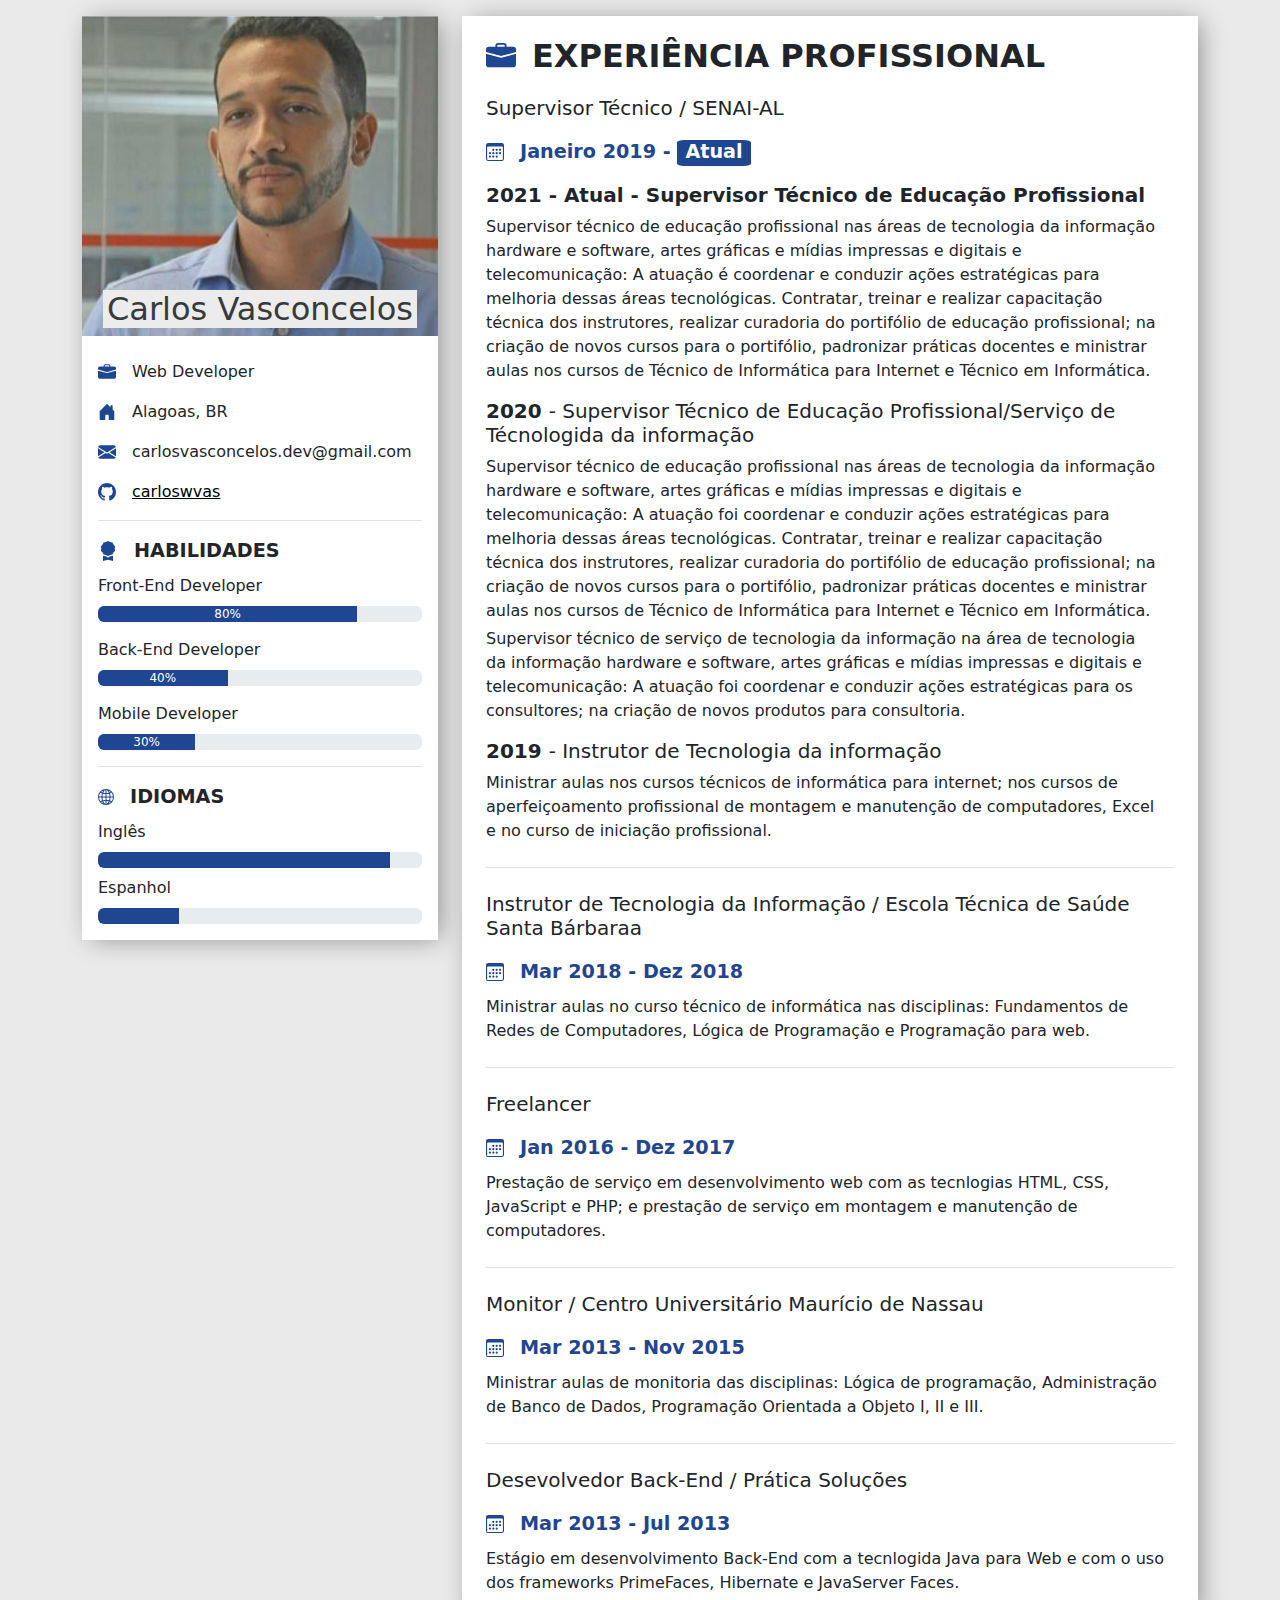
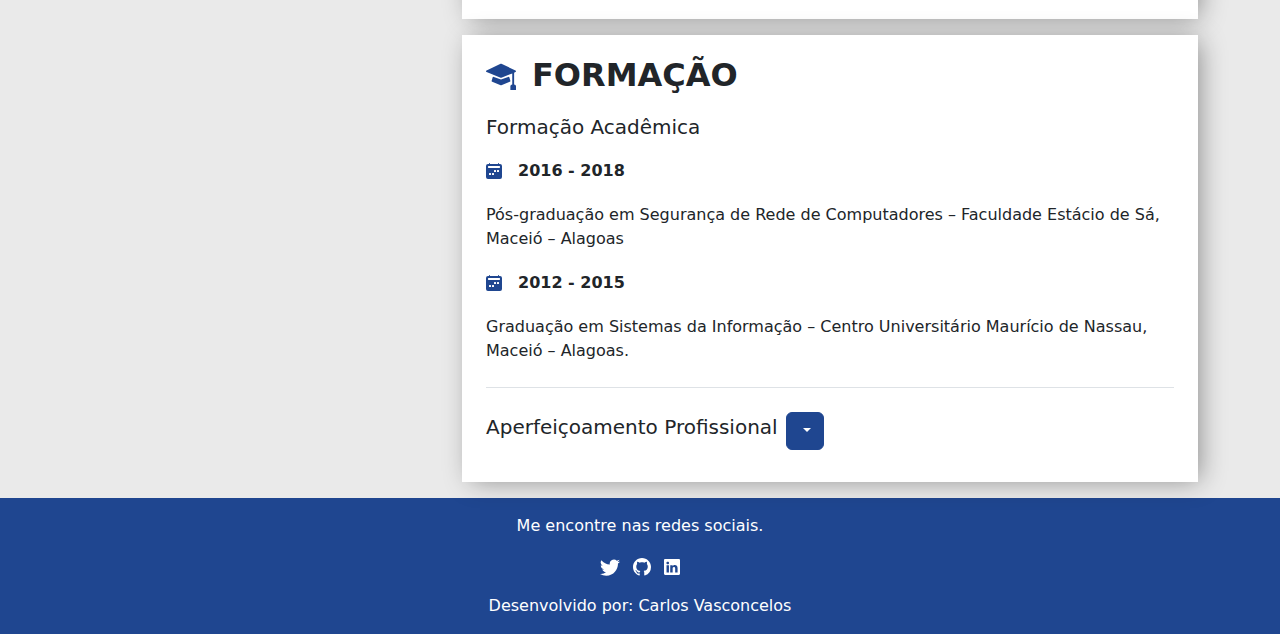
==== index.html @ bb46bef7 "Update index.html" ====
<!DOCTYPE html>
<html lang="pt-br">
<head>
  <meta charset="UTF-8">
  <meta http-equiv="X-UA-Compatible" content="IE=edge">
  <meta name="viewport" content="width=device-width, initial-scale=1.0">
  <title>Carlos Wilton - Profile</title>
  <link rel="stylesheet" href="css/bootstrap.min.css">
  <link rel="stylesheet" href="css/style.css">
</head>
<body>
  <main class="container my-3">
    <div class="row">
      <div class="col-md-4">
        <section class="box-perfil box-border">
          <article class="perfil d-flex justify-content-center align-items-end">
            <h2 class="nome px-1">Carlos Vasconcelos</h2>
          </article>

          <div class="px-3 py-2">
            <article class="box-contact border-bottom">
              <div class="d-flex align-items-center my-3">
                <svg xmlns="http://www.w3.org/2000/svg" width="18" height="18" fill="currentColor" class="bi bi-briefcase-fill" viewBox="0 0 16 16">
                  <path d="M6.5 1A1.5 1.5 0 0 0 5 2.5V3H1.5A1.5 1.5 0 0 0 0 4.5v1.384l7.614 2.03a1.5 1.5 0 0 0 .772 0L16 5.884V4.5A1.5 1.5 0 0 0 14.5 3H11v-.5A1.5 1.5 0 0 0 9.5 1h-3zm0 1h3a.5.5 0 0 1 .5.5V3H6v-.5a.5.5 0 0 1 .5-.5z"/>
                  <path d="M0 12.5A1.5 1.5 0 0 0 1.5 14h13a1.5 1.5 0 0 0 1.5-1.5V6.85L8.129 8.947a.5.5 0 0 1-.258 0L0 6.85v5.65z"/>
                </svg>
                <span class="ps-3">Web Developer
              </div>
              <div class="d-flex align-items-center my-3">
                <svg xmlns="http://www.w3.org/2000/svg" width="18" height="18" fill="currentColor" class="bi bi-house-door-fill" viewBox="0 0 16 16">
                  <path d="M6.5 14.5v-3.505c0-.245.25-.495.5-.495h2c.25 0 .5.25.5.5v3.5a.5.5 0 0 0 .5.5h4a.5.5 0 0 0 .5-.5v-7a.5.5 0 0 0-.146-.354L13 5.793V2.5a.5.5 0 0 0-.5-.5h-1a.5.5 0 0 0-.5.5v1.293L8.354 1.146a.5.5 0 0 0-.708 0l-6 6A.5.5 0 0 0 1.5 7.5v7a.5.5 0 0 0 .5.5h4a.5.5 0 0 0 .5-.5z"/>
                </svg>
                <span class="ps-3"> Alagoas, BR </span>
              </div>
              <div class="d-flex align-items-center my-3">
                <svg xmlns="http://www.w3.org/2000/svg" width="18" height="18" fill="currentColor" class="bi bi-envelope-fill" viewBox="0 0 16 16">
                  <path d="M.05 3.555A2 2 0 0 1 2 2h12a2 2 0 0 1 1.95 1.555L8 8.414.05 3.555ZM0 4.697v7.104l5.803-3.558L0 4.697ZM6.761 8.83l-6.57 4.027A2 2 0 0 0 2 14h12a2 2 0 0 0 1.808-1.144l-6.57-4.027L8 9.586l-1.239-.757Zm3.436-.586L16 11.801V4.697l-5.803 3.546Z"/>
                </svg>
                <span class="ps-3 text-break">carlosvasconcelos.dev@gmail.com</span>
              </div>
              <div class="d-flex align-items-center my-3">
                <svg xmlns="http://www.w3.org/2000/svg" width="18" height="18" fill="currentColor" class="bi bi-github" viewBox="0 0 16 16">
                  <path d="M8 0C3.58 0 0 3.58 0 8c0 3.54 2.29 6.53 5.47 7.59.4.07.55-.17.55-.38 0-.19-.01-.82-.01-1.49-2.01.37-2.53-.49-2.69-.94-.09-.23-.48-.94-.82-1.13-.28-.15-.68-.52-.01-.53.63-.01 1.08.58 1.23.82.72 1.21 1.87.87 2.33.66.07-.52.28-.87.51-1.07-1.78-.2-3.64-.89-3.64-3.95 0-.87.31-1.59.82-2.15-.08-.2-.36-1.02.08-2.12 0 0 .67-.21 2.2.82.64-.18 1.32-.27 2-.27.68 0 1.36.09 2 .27 1.53-1.04 2.2-.82 2.2-.82.44 1.1.16 1.92.08 2.12.51.56.82 1.27.82 2.15 0 3.07-1.87 3.75-3.65 3.95.29.25.54.73.54 1.48 0 1.07-.01 1.93-.01 2.2 0 .21.15.46.55.38A8.012 8.012 0 0 0 16 8c0-4.42-3.58-8-8-8z"/>
                </svg>
                <span class="ps-3"><a href="https://github.com/carloswvas" target="_blank">carloswvas</a></span>
              </div>
            </article>
  
            <article class="box-skills my-3 border-bottom">
              <div class="d-flex align-items-center">
                  <svg xmlns="http://www.w3.org/2000/svg" width="20" height="20" fill="currentColor" class="bi bi-award-fill" viewBox="0 0 16 16">
                  <path d="m8 0 1.669.864 1.858.282.842 1.68 1.337 1.32L13.4 6l.306 1.854-1.337 1.32-.842 1.68-1.858.282L8 12l-1.669-.864-1.858-.282-.842-1.68-1.337-1.32L2.6 6l-.306-1.854 1.337-1.32.842-1.68L6.331.864 8 0z"/>
                  <path d="M4 11.794V16l4-1 4 1v-4.206l-2.018.306L8 13.126 6.018 12.1 4 11.794z"/>
                  </svg>
                  <span class="ps-3 fw-semibold">Habilidades</span>
              </div>
              <div class="my-2">
                <p class="mb-2">Front-End Developer</p>
                <div class="progress">
                  <div class="progress-bar" role="progressbar" style="width: 80%" aria-valuenow="80" aria-valuemin="0" aria-valuemax="100">80%</div>
                </div>
              </div>
                
              <div class="my-3">
                <p class="mb-2">Back-End Developer</p>
                <div class="progress">
                  <div class="progress-bar" role="progressbar" style="width: 40%" aria-valuenow="40" aria-valuemin="0" aria-valuemax="100">40%</div>
                </div>
              </div>

              <div class="my-3">
                <p class="mb-2">Mobile Developer</p>
                <div class="progress">
                  <div class="progress-bar" role="progressbar" style="width: 30%" aria-valuenow="30" aria-valuemin="0" aria-valuemax="100">30%</div>
                </div>
              </div>
            </article>

            <article class="box-languagens">
              <div class="d-flex align-items-center">
                  <svg xmlns="http://www.w3.org/2000/svg" width="16" height="16" fill="currentColor" class="bi bi-globe2" viewBox="0 0 16 16">
                  <path d="M0 8a8 8 0 1 1 16 0A8 8 0 0 1 0 8zm7.5-6.923c-.67.204-1.335.82-1.887 1.855-.143.268-.276.56-.395.872.705.157 1.472.257 2.282.287V1.077zM4.249 3.539c.142-.384.304-.744.481-1.078a6.7 6.7 0 0 1 .597-.933A7.01 7.01 0 0 0 3.051 3.05c.362.184.763.349 1.198.49zM3.509 7.5c.036-1.07.188-2.087.436-3.008a9.124 9.124 0 0 1-1.565-.667A6.964 6.964 0 0 0 1.018 7.5h2.49zm1.4-2.741a12.344 12.344 0 0 0-.4 2.741H7.5V5.091c-.91-.03-1.783-.145-2.591-.332zM8.5 5.09V7.5h2.99a12.342 12.342 0 0 0-.399-2.741c-.808.187-1.681.301-2.591.332zM4.51 8.5c.035.987.176 1.914.399 2.741A13.612 13.612 0 0 1 7.5 10.91V8.5H4.51zm3.99 0v2.409c.91.03 1.783.145 2.591.332.223-.827.364-1.754.4-2.741H8.5zm-3.282 3.696c.12.312.252.604.395.872.552 1.035 1.218 1.65 1.887 1.855V11.91c-.81.03-1.577.13-2.282.287zm.11 2.276a6.696 6.696 0 0 1-.598-.933 8.853 8.853 0 0 1-.481-1.079 8.38 8.38 0 0 0-1.198.49 7.01 7.01 0 0 0 2.276 1.522zm-1.383-2.964A13.36 13.36 0 0 1 3.508 8.5h-2.49a6.963 6.963 0 0 0 1.362 3.675c.47-.258.995-.482 1.565-.667zm6.728 2.964a7.009 7.009 0 0 0 2.275-1.521 8.376 8.376 0 0 0-1.197-.49 8.853 8.853 0 0 1-.481 1.078 6.688 6.688 0 0 1-.597.933zM8.5 11.909v3.014c.67-.204 1.335-.82 1.887-1.855.143-.268.276-.56.395-.872A12.63 12.63 0 0 0 8.5 11.91zm3.555-.401c.57.185 1.095.409 1.565.667A6.963 6.963 0 0 0 14.982 8.5h-2.49a13.36 13.36 0 0 1-.437 3.008zM14.982 7.5a6.963 6.963 0 0 0-1.362-3.675c-.47.258-.995.482-1.565.667.248.92.4 1.938.437 3.008h2.49zM11.27 2.461c.177.334.339.694.482 1.078a8.368 8.368 0 0 0 1.196-.49 7.01 7.01 0 0 0-2.275-1.52c.218.283.418.597.597.932zm-.488 1.343a7.765 7.765 0 0 0-.395-.872C9.835 1.897 9.17 1.282 8.5 1.077V4.09c.81-.03 1.577-.13 2.282-.287z"/>
                  </svg>
                  <span class="ps-3 fw-semibold">Idiomas</span> 
              </div>
              <div class="my-2">
                <p class="mb-2">Inglês</p>
                <div class="progress">
                  <div class="progress-bar" role="progressbar" style="width: 90%" aria-valuenow="90" aria-valuemin="0" aria-valuemax="100"></div>
                </div>
              </div>
              <div class="my-2">
                <p class="mb-2">Espanhol</p>
                <div class="progress">
                  <div class="progress-bar" role="progressbar" style="width: 25%" aria-valuenow="25" aria-valuemin="0" aria-valuemax="100"></div>
                </div>
              </div>
            </article>
          </div>
        </section>
      </div>

      <div class="col-md-8">
        <!-- Início Experiência Profissional -->
        <section class="box-work px-4 box-border mb-1">
          <article class="d-flex align-items-center">
            <svg xmlns="http://www.w3.org/2000/svg" width="30" height="30" fill="currentColor" class="bi bi-briefcase-fill" viewBox="0 0 16 16">
              <path d="M6.5 1A1.5 1.5 0 0 0 5 2.5V3H1.5A1.5 1.5 0 0 0 0 4.5v1.384l7.614 2.03a1.5 1.5 0 0 0 .772 0L16 5.884V4.5A1.5 1.5 0 0 0 14.5 3H11v-.5A1.5 1.5 0 0 0 9.5 1h-3zm0 1h3a.5.5 0 0 1 .5.5V3H6v-.5a.5.5 0 0 1 .5-.5z"/>
              <path d="M0 12.5A1.5 1.5 0 0 0 1.5 14h13a1.5 1.5 0 0 0 1.5-1.5V6.85L8.129 8.947a.5.5 0 0 1-.258 0L0 6.85v5.65z"/>
            </svg>
              <span class="p-3 fw-semibold fs-2 uppercase">Experiência Profissional</span> 
          </article>

          <div class="">
            <div>
              <h5> Supervisor Técnico / SENAI-AL</h5>
              <article class="data-current my-3">
                <h6 class="py-1 fw-semibold d-flex align-items-center">
                  <svg xmlns="http://www.w3.org/2000/svg" width="18" height="18" fill="currentColor" class="bi bi-calendar3" viewBox="0 0 16 16">
                    <path d="M14 0H2a2 2 0 0 0-2 2v12a2 2 0 0 0 2 2h12a2 2 0 0 0 2-2V2a2 2 0 0 0-2-2zM1 3.857C1 3.384 1.448 3 2 3h12c.552 0 1 .384 1 .857v10.286c0 .473-.448.857-1 .857H2c-.552 0-1-.384-1-.857V3.857z"/>
                    <path d="M6.5 7a1 1 0 1 0 0-2 1 1 0 0 0 0 2zm3 0a1 1 0 1 0 0-2 1 1 0 0 0 0 2zm3 0a1 1 0 1 0 0-2 1 1 0 0 0 0 2zm-9 3a1 1 0 1 0 0-2 1 1 0 0 0 0 2zm3 0a1 1 0 1 0 0-2 1 1 0 0 0 0 2zm3 0a1 1 0 1 0 0-2 1 1 0 0 0 0 2zm3 0a1 1 0 1 0 0-2 1 1 0 0 0 0 2zm-9 3a1 1 0 1 0 0-2 1 1 0 0 0 0 2zm3 0a1 1 0 1 0 0-2 1 1 0 0 0 0 2zm3 0a1 1 0 1 0 0-2 1 1 0 0 0 0 2z"/>
                  </svg>
                  <span class="ps-3 year">Janeiro 2019 - <span class="current px-2">Atual</span></span> 
                </h6>
              </article>
            </div>

            <div class="pe-3"> 
              <article class="experience">
                <h5 class="fw-semibold fs-5"><span class="fw-bold">2021 - Atual</span> - Supervisor Técnico de Educação Profissional</h5>
                <p>
                   Supervisor técnico de educação profissional nas áreas de tecnologia da informação hardware e software, artes gráficas e mídias impressas e digitais e telecomunicação: A atuação é coordenar e conduzir ações estratégicas para melhoria dessas áreas tecnológicas. Contratar, treinar e realizar capacitação técnica dos instrutores, realizar curadoria do portifólio de educação profissional; na criação de novos cursos para o portifólio, padronizar práticas docentes e ministrar aulas nos cursos de Técnico de Informática para Internet e Técnico em Informática.
                </p>
              </article>
              <article class="experience">
                <h5><span class="fw-bold">2020 </span>- Supervisor Técnico de Educação Profissional/Serviço de Técnologida da informação</h5>
                <p class="mb-1">
                  Supervisor técnico de educação profissional nas áreas de tecnologia da informação hardware e software, artes gráficas e mídias impressas e digitais e telecomunicação: A atuação foi coordenar e conduzir ações estratégicas para melhoria dessas áreas tecnológicas. Contratar, treinar e realizar capacitação técnica dos instrutores, realizar curadoria do portifólio de educação profissional; na criação de novos cursos para o portifólio, padronizar práticas docentes e ministrar aulas nos cursos de Técnico de Informática para Internet e Técnico em Informática.
                </p>
                <p>
                  Supervisor técnico de serviço de tecnologia da informação na área de tecnologia da informação hardware e software, artes gráficas e mídias impressas e digitais e telecomunicação:  A atuação foi coordenar e conduzir ações estratégicas para os consultores; na criação de novos produtos para consultoria. 
                </p>
              </article>
              <article class="experience">
                <h5> <span class="fw-bold">2019 </span> - Instrutor de Tecnologia da informação</h5>
                <p>
                  Ministrar aulas nos cursos técnicos de informática para internet; nos cursos de aperfeiçoamento profissional de montagem e manutenção de computadores, Excel e no curso de iniciação profissional.
                </p>
              </article>
            </div>

            <article class="my-4 border-top">
              <div class="mt-4">
                <h5> Instrutor de Tecnologia da Informação / Escola Técnica de Saúde Santa Bárbaraa</h5>
                <article class="data-current my-3">
                  <h6 class="py-1 fw-semibold d-flex align-items-center">
                    <svg xmlns="http://www.w3.org/2000/svg" width="18" height="18" fill="currentColor" class="bi bi-calendar3" viewBox="0 0 16 16">
                      <path d="M14 0H2a2 2 0 0 0-2 2v12a2 2 0 0 0 2 2h12a2 2 0 0 0 2-2V2a2 2 0 0 0-2-2zM1 3.857C1 3.384 1.448 3 2 3h12c.552 0 1 .384 1 .857v10.286c0 .473-.448.857-1 .857H2c-.552 0-1-.384-1-.857V3.857z"/>
                      <path d="M6.5 7a1 1 0 1 0 0-2 1 1 0 0 0 0 2zm3 0a1 1 0 1 0 0-2 1 1 0 0 0 0 2zm3 0a1 1 0 1 0 0-2 1 1 0 0 0 0 2zm-9 3a1 1 0 1 0 0-2 1 1 0 0 0 0 2zm3 0a1 1 0 1 0 0-2 1 1 0 0 0 0 2zm3 0a1 1 0 1 0 0-2 1 1 0 0 0 0 2zm3 0a1 1 0 1 0 0-2 1 1 0 0 0 0 2zm-9 3a1 1 0 1 0 0-2 1 1 0 0 0 0 2zm3 0a1 1 0 1 0 0-2 1 1 0 0 0 0 2zm3 0a1 1 0 1 0 0-2 1 1 0 0 0 0 2z"/>
                    </svg>
                    <span class="ps-3 year">Mar 2018 - Dez 2018</span> 
                  </h6>
                  <p>
                    Ministrar aulas no curso técnico de informática nas disciplinas: Fundamentos de Redes de Computadores, Lógica de Programação e Programação para web.
                  </p>
                </article>
              </div>
            </article>

            <!-- 2017 -->
            <article class="my-4 border-top">
              <div class="mt-4">
                <h5> Freelancer </h5>
                <article class="data-current my-3">
                  <h6 class="py-1 fw-semibold d-flex align-items-center">
                    <svg xmlns="http://www.w3.org/2000/svg" width="18" height="18" fill="currentColor" class="bi bi-calendar3" viewBox="0 0 16 16">
                      <path d="M14 0H2a2 2 0 0 0-2 2v12a2 2 0 0 0 2 2h12a2 2 0 0 0 2-2V2a2 2 0 0 0-2-2zM1 3.857C1 3.384 1.448 3 2 3h12c.552 0 1 .384 1 .857v10.286c0 .473-.448.857-1 .857H2c-.552 0-1-.384-1-.857V3.857z"/>
                      <path d="M6.5 7a1 1 0 1 0 0-2 1 1 0 0 0 0 2zm3 0a1 1 0 1 0 0-2 1 1 0 0 0 0 2zm3 0a1 1 0 1 0 0-2 1 1 0 0 0 0 2zm-9 3a1 1 0 1 0 0-2 1 1 0 0 0 0 2zm3 0a1 1 0 1 0 0-2 1 1 0 0 0 0 2zm3 0a1 1 0 1 0 0-2 1 1 0 0 0 0 2zm3 0a1 1 0 1 0 0-2 1 1 0 0 0 0 2zm-9 3a1 1 0 1 0 0-2 1 1 0 0 0 0 2zm3 0a1 1 0 1 0 0-2 1 1 0 0 0 0 2zm3 0a1 1 0 1 0 0-2 1 1 0 0 0 0 2z"/>
                    </svg>
                    <span class="ps-3 year">Jan 2016 - Dez 2017</span> 
                  </h6>
                  <p>
                    Prestação de serviço em desenvolvimento web com as tecnlogias HTML, CSS, JavaScript e PHP; e prestação de serviço em montagem e manutenção de computadores. 
                  </p>
                </article>
              </div>
            </article>
            <!-- 2016 -->

            <!-- 2013 e 2015 -->
            <article class="my-4 border-top">
              <div class="mt-4">
                <h5> Monitor / Centro Universitário Maurício de Nassau </h5>
                <article class="data-current my-3">
                  <h6 class="py-1 fw-semibold d-flex align-items-center">
                    <svg xmlns="http://www.w3.org/2000/svg" width="18" height="18" fill="currentColor" class="bi bi-calendar3" viewBox="0 0 16 16">
                      <path d="M14 0H2a2 2 0 0 0-2 2v12a2 2 0 0 0 2 2h12a2 2 0 0 0 2-2V2a2 2 0 0 0-2-2zM1 3.857C1 3.384 1.448 3 2 3h12c.552 0 1 .384 1 .857v10.286c0 .473-.448.857-1 .857H2c-.552 0-1-.384-1-.857V3.857z"/>
                      <path d="M6.5 7a1 1 0 1 0 0-2 1 1 0 0 0 0 2zm3 0a1 1 0 1 0 0-2 1 1 0 0 0 0 2zm3 0a1 1 0 1 0 0-2 1 1 0 0 0 0 2zm-9 3a1 1 0 1 0 0-2 1 1 0 0 0 0 2zm3 0a1 1 0 1 0 0-2 1 1 0 0 0 0 2zm3 0a1 1 0 1 0 0-2 1 1 0 0 0 0 2zm3 0a1 1 0 1 0 0-2 1 1 0 0 0 0 2zm-9 3a1 1 0 1 0 0-2 1 1 0 0 0 0 2zm3 0a1 1 0 1 0 0-2 1 1 0 0 0 0 2zm3 0a1 1 0 1 0 0-2 1 1 0 0 0 0 2z"/>
                    </svg>
                    <span class="ps-3 year">Mar 2013 - Nov 2015</span> 
                  </h6>
                  <p>
                    Ministrar aulas de monitoria das disciplinas: Lógica de programação, Administração de Banco de Dados, Programação Orientada a Objeto I, II e III. 
                  </p>
                </article>
              </div>
            </article>

            <!-- 2013 -->
            <article class="my-3 border-top pb-2 ">
              <div class="mt-4">
                <h5> Desevolvedor Back-End / Prática Soluções </h5>
                <article class="data-current my-3">
                  <h6 class="py-1 fw-semibold d-flex align-items-center">
                    <svg xmlns="http://www.w3.org/2000/svg" width="18" height="18" fill="currentColor" class="bi bi-calendar3" viewBox="0 0 16 16">
                      <path d="M14 0H2a2 2 0 0 0-2 2v12a2 2 0 0 0 2 2h12a2 2 0 0 0 2-2V2a2 2 0 0 0-2-2zM1 3.857C1 3.384 1.448 3 2 3h12c.552 0 1 .384 1 .857v10.286c0 .473-.448.857-1 .857H2c-.552 0-1-.384-1-.857V3.857z"/>
                      <path d="M6.5 7a1 1 0 1 0 0-2 1 1 0 0 0 0 2zm3 0a1 1 0 1 0 0-2 1 1 0 0 0 0 2zm3 0a1 1 0 1 0 0-2 1 1 0 0 0 0 2zm-9 3a1 1 0 1 0 0-2 1 1 0 0 0 0 2zm3 0a1 1 0 1 0 0-2 1 1 0 0 0 0 2zm3 0a1 1 0 1 0 0-2 1 1 0 0 0 0 2zm3 0a1 1 0 1 0 0-2 1 1 0 0 0 0 2zm-9 3a1 1 0 1 0 0-2 1 1 0 0 0 0 2zm3 0a1 1 0 1 0 0-2 1 1 0 0 0 0 2zm3 0a1 1 0 1 0 0-2 1 1 0 0 0 0 2z"/>
                    </svg>
                    <span class="ps-3 year">Mar 2013 - Jul 2013</span> 
                  </h6>
                  <p>
                    Estágio em desenvolvimento Back-End com a tecnlogida Java para Web e com o uso dos frameworks PrimeFaces, Hibernate e JavaServer Faces.
                  </p>
                </article>
              </div>
            </article>
            <!-- 2013 -->
          </div>
        </section>
        <!-- FIM Experiência Profissional -->

        <!-- Início Formação -->
        <section class="box-work px-4 mt-0 box-border">
          <article class="d-flex align-items-center">
            <svg xmlns="http://www.w3.org/2000/svg" width="30" height="30" fill="currentColor" class="bi bi-mortarboard-fill" viewBox="0 0 16 16">
              <path d="M8.211 2.047a.5.5 0 0 0-.422 0l-7.5 3.5a.5.5 0 0 0 .025.917l7.5 3a.5.5 0 0 0 .372 0L14 7.14V13a1 1 0 0 0-1 1v2h3v-2a1 1 0 0 0-1-1V6.739l.686-.275a.5.5 0 0 0 .025-.917l-7.5-3.5Z"/>
              <path d="M4.176 9.032a.5.5 0 0 0-.656.327l-.5 1.7a.5.5 0 0 0 .294.605l4.5 1.8a.5.5 0 0 0 .372 0l4.5-1.8a.5.5 0 0 0 .294-.605l-.5-1.7a.5.5 0 0 0-.656-.327L8 10.466 4.176 9.032Z"/>
            </svg>
            <span class="p-3 fw-semibold fs-2 uppercase">Formação</span> 
          </article>

          <div class="pb-2">
            <div>
              <h5>Formação Acadêmica</h5>
              <article class="data-current my-3">
                <p class="py-1 fw-semibold d-flex align-items-center">
                  <svg xmlns="http://www.w3.org/2000/svg" width="16" height="16" fill="currentColor" class="bi bi-calendar2-week-fill" viewBox="0 0 16 16">
                    <path d="M3.5 0a.5.5 0 0 1 .5.5V1h8V.5a.5.5 0 0 1 1 0V1h1a2 2 0 0 1 2 2v11a2 2 0 0 1-2 2H2a2 2 0 0 1-2-2V3a2 2 0 0 1 2-2h1V.5a.5.5 0 0 1 .5-.5zm9.954 3H2.545c-.3 0-.545.224-.545.5v1c0 .276.244.5.545.5h10.91c.3 0 .545-.224.545-.5v-1c0-.276-.244-.5-.546-.5zM8.5 7a.5.5 0 0 0-.5.5v1a.5.5 0 0 0 .5.5h1a.5.5 0 0 0 .5-.5v-1a.5.5 0 0 0-.5-.5h-1zm3 0a.5.5 0 0 0-.5.5v1a.5.5 0 0 0 .5.5h1a.5.5 0 0 0 .5-.5v-1a.5.5 0 0 0-.5-.5h-1zM3 10.5v1a.5.5 0 0 0 .5.5h1a.5.5 0 0 0 .5-.5v-1a.5.5 0 0 0-.5-.5h-1a.5.5 0 0 0-.5.5zm3.5-.5a.5.5 0 0 0-.5.5v1a.5.5 0 0 0 .5.5h1a.5.5 0 0 0 .5-.5v-1a.5.5 0 0 0-.5-.5h-1z"/>
                  </svg>
                   <span class="ps-3">2016 - 2018</span> 
                </p>
                <p>Pós-graduação em Segurança de Rede de Computadores – Faculdade Estácio de Sá, Maceió – Alagoas</p>
              </article>

              <article class="data-current my-3">
                <p class="py-1 fw-semibold d-flex align-items-center">
                  <svg xmlns="http://www.w3.org/2000/svg" width="16" height="16" fill="currentColor" class="bi bi-calendar2-week-fill" viewBox="0 0 16 16">
                    <path d="M3.5 0a.5.5 0 0 1 .5.5V1h8V.5a.5.5 0 0 1 1 0V1h1a2 2 0 0 1 2 2v11a2 2 0 0 1-2 2H2a2 2 0 0 1-2-2V3a2 2 0 0 1 2-2h1V.5a.5.5 0 0 1 .5-.5zm9.954 3H2.545c-.3 0-.545.224-.545.5v1c0 .276.244.5.545.5h10.91c.3 0 .545-.224.545-.5v-1c0-.276-.244-.5-.546-.5zM8.5 7a.5.5 0 0 0-.5.5v1a.5.5 0 0 0 .5.5h1a.5.5 0 0 0 .5-.5v-1a.5.5 0 0 0-.5-.5h-1zm3 0a.5.5 0 0 0-.5.5v1a.5.5 0 0 0 .5.5h1a.5.5 0 0 0 .5-.5v-1a.5.5 0 0 0-.5-.5h-1zM3 10.5v1a.5.5 0 0 0 .5.5h1a.5.5 0 0 0 .5-.5v-1a.5.5 0 0 0-.5-.5h-1a.5.5 0 0 0-.5.5zm3.5-.5a.5.5 0 0 0-.5.5v1a.5.5 0 0 0 .5.5h1a.5.5 0 0 0 .5-.5v-1a.5.5 0 0 0-.5-.5h-1z"/>
                  </svg>
                   <span class="ps-3">2012 - 2015</span> 
                </p>
                <p>Graduação em Sistemas da Informação – Centro Universitário Maurício de Nassau, Maceió – Alagoas.</p>
              </article>
            </div>

            <article class="my-4 border-top">
              <div class="mt-4">
                <article class="d-flex align-items-center ">
                  <h5 class="me-2"> Aperfeiçoamento Profissional</h5>
                  <button class="btn btn-primary dropdown-toggle" type="button" data-bs-toggle="collapse" data-bs-target="#collapseAP" aria-expanded="false" aria-controls="collapseAP">
                  </button>
                </article>
                
                <div class="collapse" id="collapseAP">
                  <!-- 2020 -->
                  <article class="data-current my-2">
                    <p class="py-1 fw-semibold d-flex align-items-center mb-0">
                      <svg xmlns="http://www.w3.org/2000/svg" width="16" height="16" fill="currentColor" class="bi bi-calendar2-week-fill" viewBox="0 0 16 16">
                        <path d="M3.5 0a.5.5 0 0 1 .5.5V1h8V.5a.5.5 0 0 1 1 0V1h1a2 2 0 0 1 2 2v11a2 2 0 0 1-2 2H2a2 2 0 0 1-2-2V3a2 2 0 0 1 2-2h1V.5a.5.5 0 0 1 .5-.5zm9.954 3H2.545c-.3 0-.545.224-.545.5v1c0 .276.244.5.545.5h10.91c.3 0 .545-.224.545-.5v-1c0-.276-.244-.5-.546-.5zM8.5 7a.5.5 0 0 0-.5.5v1a.5.5 0 0 0 .5.5h1a.5.5 0 0 0 .5-.5v-1a.5.5 0 0 0-.5-.5h-1zm3 0a.5.5 0 0 0-.5.5v1a.5.5 0 0 0 .5.5h1a.5.5 0 0 0 .5-.5v-1a.5.5 0 0 0-.5-.5h-1zM3 10.5v1a.5.5 0 0 0 .5.5h1a.5.5 0 0 0 .5-.5v-1a.5.5 0 0 0-.5-.5h-1a.5.5 0 0 0-.5.5zm3.5-.5a.5.5 0 0 0-.5.5v1a.5.5 0 0 0 .5.5h1a.5.5 0 0 0 .5-.5v-1a.5.5 0 0 0-.5-.5h-1z"/>
                      </svg>
                       <span class="ps-3">2020</span> 
                    </p>
                    <p class="mb-1"> Treinamento POWER BI PARA NEGÓCIOS, SENAI-AL</p>
                  </article>
                  <!-- 2019 -->
                  <article class="data-current my-2">
                    <p class="py-1 fw-semibold d-flex align-items-center mb-0">
                      <svg xmlns="http://www.w3.org/2000/svg" width="16" height="16" fill="currentColor" class="bi bi-calendar2-week-fill" viewBox="0 0 16 16">
                        <path d="M3.5 0a.5.5 0 0 1 .5.5V1h8V.5a.5.5 0 0 1 1 0V1h1a2 2 0 0 1 2 2v11a2 2 0 0 1-2 2H2a2 2 0 0 1-2-2V3a2 2 0 0 1 2-2h1V.5a.5.5 0 0 1 .5-.5zm9.954 3H2.545c-.3 0-.545.224-.545.5v1c0 .276.244.5.545.5h10.91c.3 0 .545-.224.545-.5v-1c0-.276-.244-.5-.546-.5zM8.5 7a.5.5 0 0 0-.5.5v1a.5.5 0 0 0 .5.5h1a.5.5 0 0 0 .5-.5v-1a.5.5 0 0 0-.5-.5h-1zm3 0a.5.5 0 0 0-.5.5v1a.5.5 0 0 0 .5.5h1a.5.5 0 0 0 .5-.5v-1a.5.5 0 0 0-.5-.5h-1zM3 10.5v1a.5.5 0 0 0 .5.5h1a.5.5 0 0 0 .5-.5v-1a.5.5 0 0 0-.5-.5h-1a.5.5 0 0 0-.5.5zm3.5-.5a.5.5 0 0 0-.5.5v1a.5.5 0 0 0 .5.5h1a.5.5 0 0 0 .5-.5v-1a.5.5 0 0 0-.5-.5h-1z"/>
                      </svg>
                       <span class="ps-3">2019</span> 
                    </p>
                    <p class="mb-2"> Informática    para    Internet    - Desenvolvimento   Web,   promovido   pelo   Programa   SENAI   de   Capacitação Docente - PSCD, com carga horária de 100 hora(s).</p>
                    <p class="mb-2">
                      Curso Planejamento dos processos de ensino e aprendizagem, promovido pelo Programa SENAI de Capacitação Docente - PSCD, com carga horária de 65 hora(s).
                    </p>
                    <p class="mb-2"> Orientador de projeto BLINDBIP: Ajudando na locomoção e nas atividades diárias dos cegos na 3º edição da feria de ciência de alagoas EXPERIMENT-AL, realizada pela Secretaria do Estado da Ciência.</p>
                    <p class="mb-2"> Orientador de projeto BLINDBIP: Ajudando na locomoção e nas atividades diárias dos cegos, FAPEAL/SEBRAE</p>
                    <p class="mb-2">
                      Curso   Flexibilidade   Cognitiva,    realizado    pela UNINDÚSTRIA  –  Universidade  Corporativa  SESI  SENAI.
                    </p>
                    <p class="mb-2">
                      Curso  Apresentações  de  Sucesso,  realizado  pela UNINDÚSTRIA  –  Universidade  Corporativa  SESI  SENAI.
                    </p>
                  </article>
                  <!-- 2018 -->
                  <article class="data-current my-2">
                    <p class="py-1 fw-semibold d-flex align-items-center mb-0">
                      <svg xmlns="http://www.w3.org/2000/svg" width="16" height="16" fill="currentColor" class="bi bi-calendar2-week-fill" viewBox="0 0 16 16">
                        <path d="M3.5 0a.5.5 0 0 1 .5.5V1h8V.5a.5.5 0 0 1 1 0V1h1a2 2 0 0 1 2 2v11a2 2 0 0 1-2 2H2a2 2 0 0 1-2-2V3a2 2 0 0 1 2-2h1V.5a.5.5 0 0 1 .5-.5zm9.954 3H2.545c-.3 0-.545.224-.545.5v1c0 .276.244.5.545.5h10.91c.3 0 .545-.224.545-.5v-1c0-.276-.244-.5-.546-.5zM8.5 7a.5.5 0 0 0-.5.5v1a.5.5 0 0 0 .5.5h1a.5.5 0 0 0 .5-.5v-1a.5.5 0 0 0-.5-.5h-1zm3 0a.5.5 0 0 0-.5.5v1a.5.5 0 0 0 .5.5h1a.5.5 0 0 0 .5-.5v-1a.5.5 0 0 0-.5-.5h-1zM3 10.5v1a.5.5 0 0 0 .5.5h1a.5.5 0 0 0 .5-.5v-1a.5.5 0 0 0-.5-.5h-1a.5.5 0 0 0-.5.5zm3.5-.5a.5.5 0 0 0-.5.5v1a.5.5 0 0 0 .5.5h1a.5.5 0 0 0 .5-.5v-1a.5.5 0 0 0-.5-.5h-1z"/>
                      </svg>
                       <span class="ps-3">2018</span> 
                    </p>
                    <p class="mb-1">Curso Desenvolvimento Web com ES6, TypeScript e Angular 4 – Udemy.</p>
                    <p>Desenvolvimento Web Completo 2022 - 20 cursos + 20 projetos
                    </p>
                  </article>
                  <!-- 2016 -->
                  <article class="data-current my-2">
                    <p class="py-1 fw-semibold d-flex align-items-center mb-0">
                      <svg xmlns="http://www.w3.org/2000/svg" width="16" height="16" fill="currentColor" class="bi bi-calendar2-week-fill" viewBox="0 0 16 16">
                        <path d="M3.5 0a.5.5 0 0 1 .5.5V1h8V.5a.5.5 0 0 1 1 0V1h1a2 2 0 0 1 2 2v11a2 2 0 0 1-2 2H2a2 2 0 0 1-2-2V3a2 2 0 0 1 2-2h1V.5a.5.5 0 0 1 .5-.5zm9.954 3H2.545c-.3 0-.545.224-.545.5v1c0 .276.244.5.545.5h10.91c.3 0 .545-.224.545-.5v-1c0-.276-.244-.5-.546-.5zM8.5 7a.5.5 0 0 0-.5.5v1a.5.5 0 0 0 .5.5h1a.5.5 0 0 0 .5-.5v-1a.5.5 0 0 0-.5-.5h-1zm3 0a.5.5 0 0 0-.5.5v1a.5.5 0 0 0 .5.5h1a.5.5 0 0 0 .5-.5v-1a.5.5 0 0 0-.5-.5h-1zM3 10.5v1a.5.5 0 0 0 .5.5h1a.5.5 0 0 0 .5-.5v-1a.5.5 0 0 0-.5-.5h-1a.5.5 0 0 0-.5.5zm3.5-.5a.5.5 0 0 0-.5.5v1a.5.5 0 0 0 .5.5h1a.5.5 0 0 0 .5-.5v-1a.5.5 0 0 0-.5-.5h-1z"/>
                      </svg>
                       <span class="ps-3">2016</span> 
                    </p>
                    <p>Curso Desenvolvimento de Software Android Conhecimento Digital - Maceió - Alagoas.</p>
                  </article>
                  <!-- 2014 -->
                  <article class="data-current my-2">
                    <p class="py-1 fw-semibold d-flex align-items-center mb-0">
                      <svg xmlns="http://www.w3.org/2000/svg" width="16" height="16" fill="currentColor" class="bi bi-calendar2-week-fill" viewBox="0 0 16 16">
                        <path d="M3.5 0a.5.5 0 0 1 .5.5V1h8V.5a.5.5 0 0 1 1 0V1h1a2 2 0 0 1 2 2v11a2 2 0 0 1-2 2H2a2 2 0 0 1-2-2V3a2 2 0 0 1 2-2h1V.5a.5.5 0 0 1 .5-.5zm9.954 3H2.545c-.3 0-.545.224-.545.5v1c0 .276.244.5.545.5h10.91c.3 0 .545-.224.545-.5v-1c0-.276-.244-.5-.546-.5zM8.5 7a.5.5 0 0 0-.5.5v1a.5.5 0 0 0 .5.5h1a.5.5 0 0 0 .5-.5v-1a.5.5 0 0 0-.5-.5h-1zm3 0a.5.5 0 0 0-.5.5v1a.5.5 0 0 0 .5.5h1a.5.5 0 0 0 .5-.5v-1a.5.5 0 0 0-.5-.5h-1zM3 10.5v1a.5.5 0 0 0 .5.5h1a.5.5 0 0 0 .5-.5v-1a.5.5 0 0 0-.5-.5h-1a.5.5 0 0 0-.5.5zm3.5-.5a.5.5 0 0 0-.5.5v1a.5.5 0 0 0 .5.5h1a.5.5 0 0 0 .5-.5v-1a.5.5 0 0 0-.5-.5h-1z"/>
                      </svg>
                       <span class="ps-3">2014</span> 
                    </p>
                    <p>Curso de Desenvolvimento de Software na linguem PHP Conhecimento Digital – Maceió – Alagoas</p>
                  </article>
                  <!-- 2011 -->
                  <article class="data-current my-2">
                    <p class="py-1 fw-semibold d-flex align-items-center mb-0">
                      <svg xmlns="http://www.w3.org/2000/svg" width="16" height="16" fill="currentColor" class="bi bi-calendar2-week-fill" viewBox="0 0 16 16">
                        <path d="M3.5 0a.5.5 0 0 1 .5.5V1h8V.5a.5.5 0 0 1 1 0V1h1a2 2 0 0 1 2 2v11a2 2 0 0 1-2 2H2a2 2 0 0 1-2-2V3a2 2 0 0 1 2-2h1V.5a.5.5 0 0 1 .5-.5zm9.954 3H2.545c-.3 0-.545.224-.545.5v1c0 .276.244.5.545.5h10.91c.3 0 .545-.224.545-.5v-1c0-.276-.244-.5-.546-.5zM8.5 7a.5.5 0 0 0-.5.5v1a.5.5 0 0 0 .5.5h1a.5.5 0 0 0 .5-.5v-1a.5.5 0 0 0-.5-.5h-1zm3 0a.5.5 0 0 0-.5.5v1a.5.5 0 0 0 .5.5h1a.5.5 0 0 0 .5-.5v-1a.5.5 0 0 0-.5-.5h-1zM3 10.5v1a.5.5 0 0 0 .5.5h1a.5.5 0 0 0 .5-.5v-1a.5.5 0 0 0-.5-.5h-1a.5.5 0 0 0-.5.5zm3.5-.5a.5.5 0 0 0-.5.5v1a.5.5 0 0 0 .5.5h1a.5.5 0 0 0 .5-.5v-1a.5.5 0 0 0-.5-.5h-1z"/>
                      </svg>
                       <span class="ps-3">2011</span> 
                    </p>
                    <p>Curso de qualificação profissional em montagem e Manutenção de Computadores – SENAC – Maceió – Alagoas. </p>
                  </article>
                  <!-- 2010 -->
                  <article class="data-current my-2">
                    <p class="py-1 fw-semibold d-flex align-items-center mb-0">
                      <svg xmlns="http://www.w3.org/2000/svg" width="16" height="16" fill="currentColor" class="bi bi-calendar2-week-fill" viewBox="0 0 16 16">
                        <path d="M3.5 0a.5.5 0 0 1 .5.5V1h8V.5a.5.5 0 0 1 1 0V1h1a2 2 0 0 1 2 2v11a2 2 0 0 1-2 2H2a2 2 0 0 1-2-2V3a2 2 0 0 1 2-2h1V.5a.5.5 0 0 1 .5-.5zm9.954 3H2.545c-.3 0-.545.224-.545.5v1c0 .276.244.5.545.5h10.91c.3 0 .545-.224.545-.5v-1c0-.276-.244-.5-.546-.5zM8.5 7a.5.5 0 0 0-.5.5v1a.5.5 0 0 0 .5.5h1a.5.5 0 0 0 .5-.5v-1a.5.5 0 0 0-.5-.5h-1zm3 0a.5.5 0 0 0-.5.5v1a.5.5 0 0 0 .5.5h1a.5.5 0 0 0 .5-.5v-1a.5.5 0 0 0-.5-.5h-1zM3 10.5v1a.5.5 0 0 0 .5.5h1a.5.5 0 0 0 .5-.5v-1a.5.5 0 0 0-.5-.5h-1a.5.5 0 0 0-.5.5zm3.5-.5a.5.5 0 0 0-.5.5v1a.5.5 0 0 0 .5.5h1a.5.5 0 0 0 .5-.5v-1a.5.5 0 0 0-.5-.5h-1z"/>
                      </svg>
                       <span class="ps-3">2010</span> 
                    </p>
                    <p>NPOR (Núcleo de Preparação de Oficiais da Reserva) – Exército brasileiro 59º BIMTZ - Maceió – Alagoas. </p>
                  </article>
                </div>
              </div>
            </article>
          </div>
        </section>
        <!-- Fim Formações -->
      </div>
    </div>
  </main>

  <!-- Início Rodapé -->
  <footer class="footer text-center p-3">
    <div class="container">
      <p>Me encontre nas redes sociais.</p>
      <p>
        <a class="text-white d-inline-block mx-1" href="https://twitter.com/carloswvas_" target="_blank" >
          <svg xmlns="http://www.w3.org/2000/svg" width="20" height="20" fill="currentColor" class="bi bi-twitter" viewBox="0 0 16 16">
            <path d="M5.026 15c6.038 0 9.341-5.003 9.341-9.334 0-.14 0-.282-.006-.422A6.685 6.685 0 0 0 16 3.542a6.658 6.658 0 0 1-1.889.518 3.301 3.301 0 0 0 1.447-1.817 6.533 6.533 0 0 1-2.087.793A3.286 3.286 0 0 0 7.875 6.03a9.325 9.325 0 0 1-6.767-3.429 3.289 3.289 0 0 0 1.018 4.382A3.323 3.323 0 0 1 .64 6.575v.045a3.288 3.288 0 0 0 2.632 3.218 3.203 3.203 0 0 1-.865.115 3.23 3.23 0 0 1-.614-.057 3.283 3.283 0 0 0 3.067 2.277A6.588 6.588 0 0 1 .78 13.58a6.32 6.32 0 0 1-.78-.045A9.344 9.344 0 0 0 5.026 15z"/>
          </svg>
        </a>

        <a class="text-white d-inline-block mx-1" href="https://github.com/carloswvas" target="_blank">
          <svg xmlns="http://www.w3.org/2000/svg" width="18" height="18" fill="currentColor" class="bi bi-github" viewBox="0 0 16 16">
            <path d="M8 0C3.58 0 0 3.58 0 8c0 3.54 2.29 6.53 5.47 7.59.4.07.55-.17.55-.38 0-.19-.01-.82-.01-1.49-2.01.37-2.53-.49-2.69-.94-.09-.23-.48-.94-.82-1.13-.28-.15-.68-.52-.01-.53.63-.01 1.08.58 1.23.82.72 1.21 1.87.87 2.33.66.07-.52.28-.87.51-1.07-1.78-.2-3.64-.89-3.64-3.95 0-.87.31-1.59.82-2.15-.08-.2-.36-1.02.08-2.12 0 0 .67-.21 2.2.82.64-.18 1.32-.27 2-.27.68 0 1.36.09 2 .27 1.53-1.04 2.2-.82 2.2-.82.44 1.1.16 1.92.08 2.12.51.56.82 1.27.82 2.15 0 3.07-1.87 3.75-3.65 3.95.29.25.54.73.54 1.48 0 1.07-.01 1.93-.01 2.2 0 .21.15.46.55.38A8.012 8.012 0 0 0 16 8c0-4.42-3.58-8-8-8z"/>
          </svg>
        </a>

        <a class="text-white d-inline-block mx-1" href="www.linkedin.com/in/carlos-vasconcelos-6a017b223" target="_blank">
          <svg xmlns="http://www.w3.org/2000/svg" width="16" height="16" fill="currentColor" class="bi bi-linkedin" viewBox="0 0 16 16">
            <path d="M0 1.146C0 .513.526 0 1.175 0h13.65C15.474 0 16 .513 16 1.146v13.708c0 .633-.526 1.146-1.175 1.146H1.175C.526 16 0 15.487 0 14.854V1.146zm4.943 12.248V6.169H2.542v7.225h2.401zm-1.2-8.212c.837 0 1.358-.554 1.358-1.248-.015-.709-.52-1.248-1.342-1.248-.822 0-1.359.54-1.359 1.248 0 .694.521 1.248 1.327 1.248h.016zm4.908 8.212V9.359c0-.216.016-.432.08-.586.173-.431.568-.878 1.232-.878.869 0 1.216.662 1.216 1.634v3.865h2.401V9.25c0-2.22-1.184-3.252-2.764-3.252-1.274 0-1.845.7-2.165 1.193v.025h-.016a5.54 5.54 0 0 1 .016-.025V6.169h-2.4c.03.678 0 7.225 0 7.225h2.4z"/>
          </svg>
        </a>
      </p>
      <p class="mb-0">Desenvolvido por: Carlos Vasconcelos</p>
    </div>
  </footer>

  <script src="js/bootstrap.min.js"></script>
</body>
</html>
---- css/style.css ----
*{
  margin: 0;
  padding: 0;
  box-sizing: border-box;
}

body{
  background-color: #EAEAEA;
}

.box-border{
  -webkit-box-shadow: 5px 2px 25px -4px rgba(0,0,0,0.42); 
  box-shadow: 5px 2px 25px -4px rgba(0,0,0,0.42);
}

.box-perfil{
  background-color: #FFF;
}

.perfil{
  background: #EAEAEA url('../img/Eu.jpg') no-repeat center/100%;
  opacity: 0.9;
  background-size: cover;
  background-position: top;
  height: 20em;
}

.nome{
  background-color: #eaeaea;
}

.box-contact div svg, .box-skills div svg, .box-languagens div svg, .box-work svg{
  color: #1F4690;
}

.box-contact div a{
  color: black;
}

.box-skills div span, .box-languagens div span{
  font-size: larger;
  text-transform: uppercase;
}

/* àrea princial */
.box-work{
  background-color: #FFF;
}

.uppercase{
  text-transform: uppercase;
}

.year{
  color: #1F4690;
  font-size: 1.2rem;
}

.current{
  background-color: #1F4690;
  color: white;
  border-radius: 10%;
  padding-bottom: 3px;
}

.footer{
  background-color: #1F4690;
  color: #FFF;
}

.footer a{
  text-decoration: none;
}
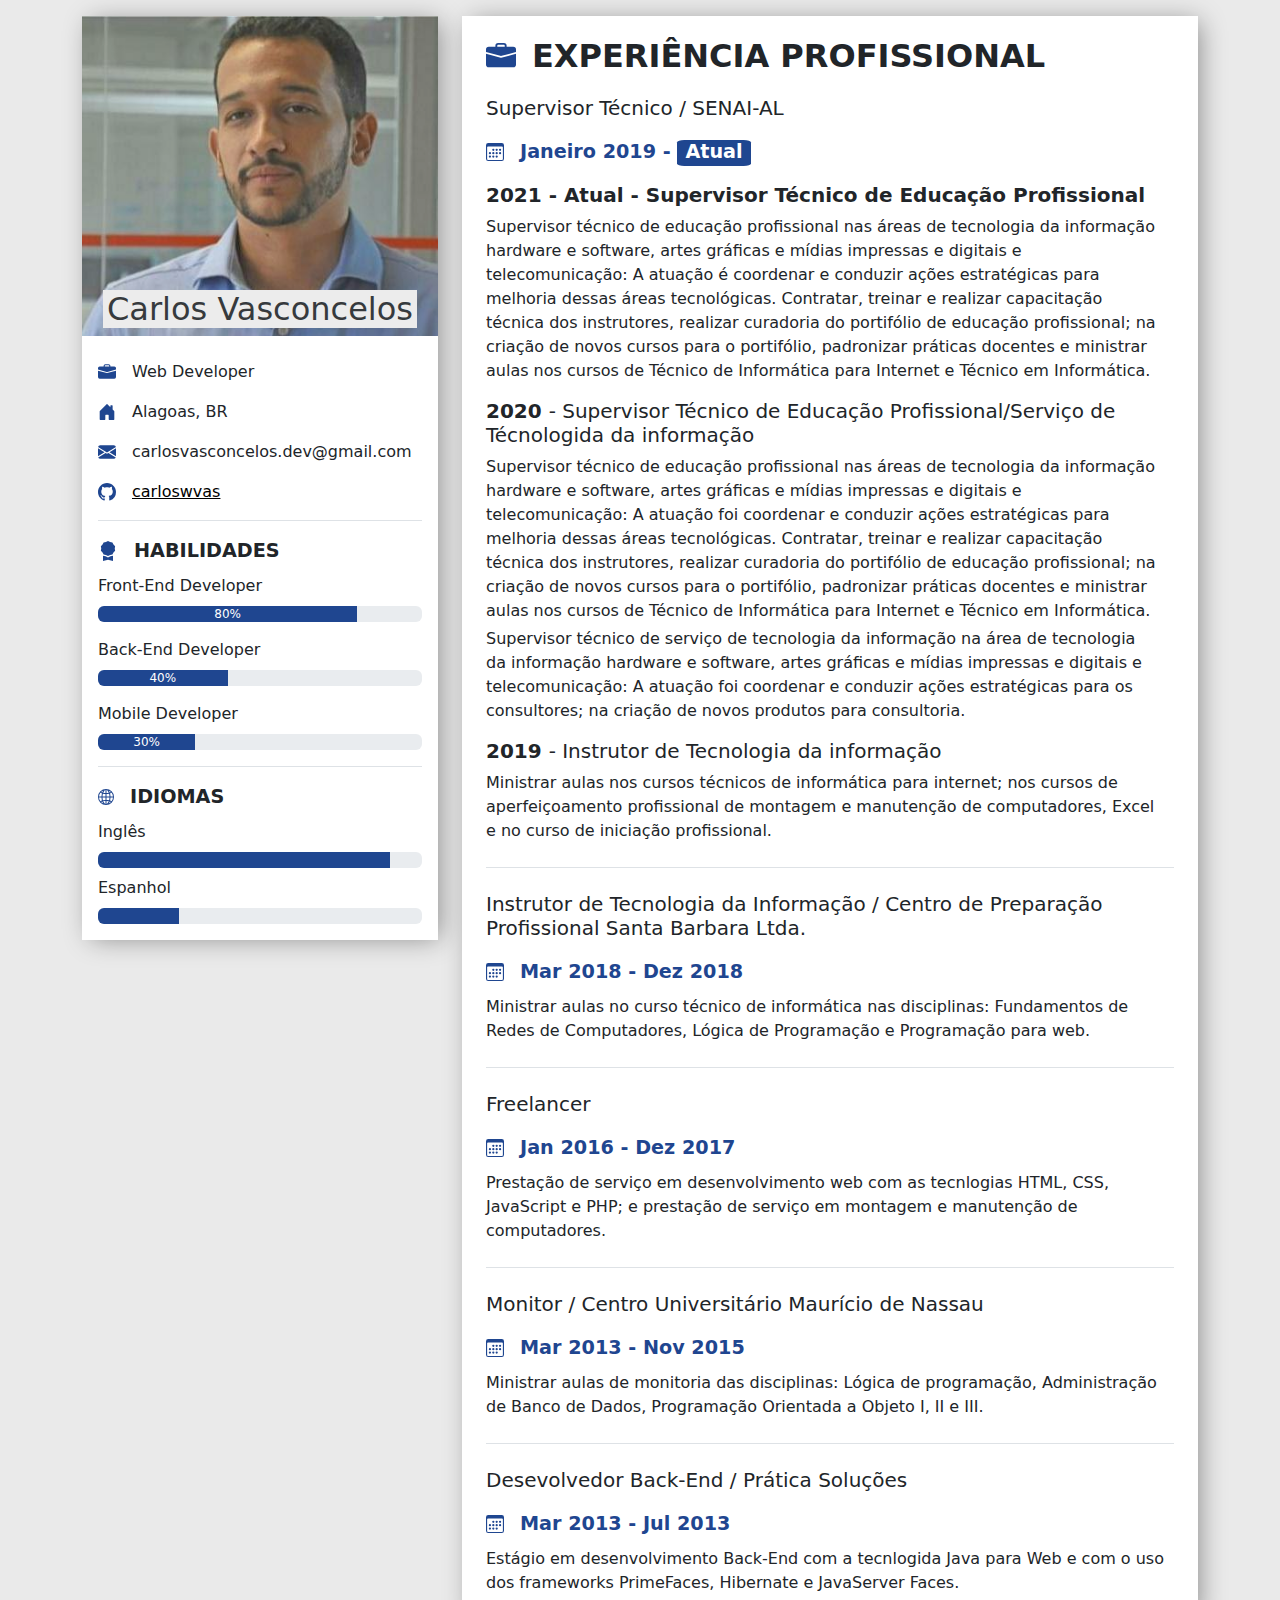
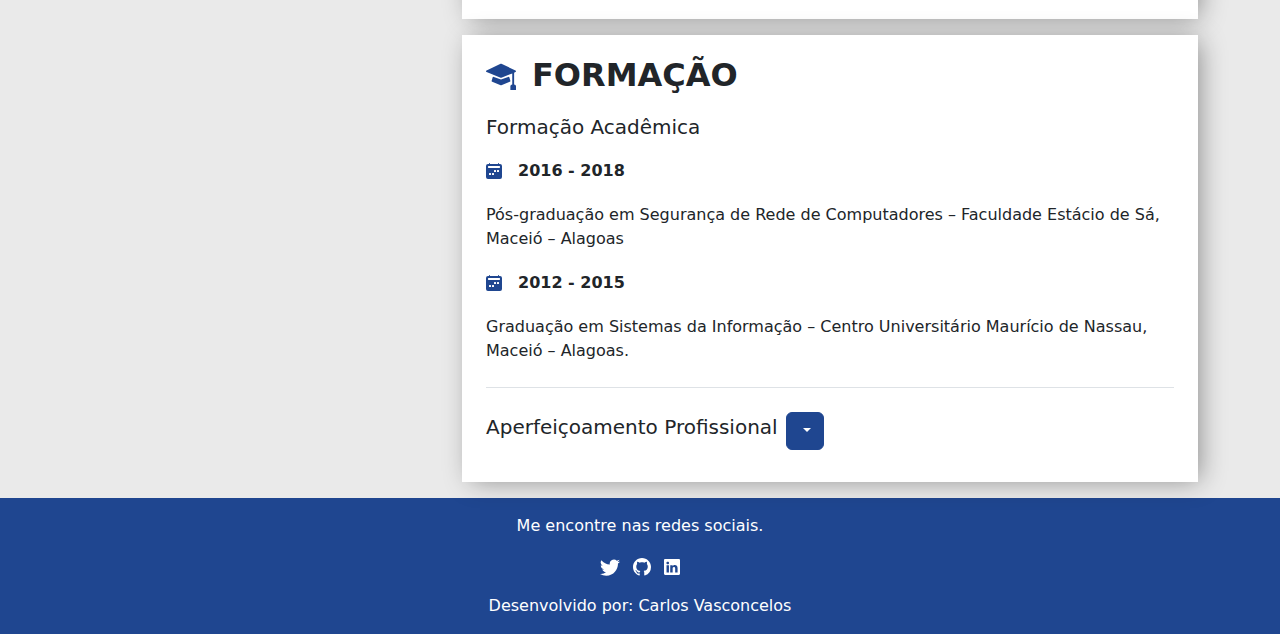
==== commit ea5be241: "Update index.html" ====
--- a/index.html
+++ b/index.html
@@ -151,7 +151,7 @@
 
             <article class="my-4 border-top">
               <div class="mt-4">
-                <h5> Instrutor de Tecnologia da Informação / Escola Técnica de Saúde Santa Bárbaraa</h5>
+                <h5> Instrutor de Tecnologia da Informação / Centro de Preparação Profissional Santa Barbara Ltda.</h5>
                 <article class="data-current my-3">
                   <h6 class="py-1 fw-semibold d-flex align-items-center">
                     <svg xmlns="http://www.w3.org/2000/svg" width="18" height="18" fill="currentColor" class="bi bi-calendar3" viewBox="0 0 16 16">
@@ -382,7 +382,7 @@
           </svg>
         </a>
 
-        <a class="text-white d-inline-block mx-1" href="www.linkedin.com/in/carlos-vasconcelos-6a017b223" target="_blank">
+        <a class="text-white d-inline-block mx-1" href="https://www.linkedin.com/in/carlos-w-vasconcelos" target="_blank">
           <svg xmlns="http://www.w3.org/2000/svg" width="16" height="16" fill="currentColor" class="bi bi-linkedin" viewBox="0 0 16 16">
             <path d="M0 1.146C0 .513.526 0 1.175 0h13.65C15.474 0 16 .513 16 1.146v13.708c0 .633-.526 1.146-1.175 1.146H1.175C.526 16 0 15.487 0 14.854V1.146zm4.943 12.248V6.169H2.542v7.225h2.401zm-1.2-8.212c.837 0 1.358-.554 1.358-1.248-.015-.709-.52-1.248-1.342-1.248-.822 0-1.359.54-1.359 1.248 0 .694.521 1.248 1.327 1.248h.016zm4.908 8.212V9.359c0-.216.016-.432.08-.586.173-.431.568-.878 1.232-.878.869 0 1.216.662 1.216 1.634v3.865h2.401V9.25c0-2.22-1.184-3.252-2.764-3.252-1.274 0-1.845.7-2.165 1.193v.025h-.016a5.54 5.54 0 0 1 .016-.025V6.169h-2.4c.03.678 0 7.225 0 7.225h2.4z"/>
           </svg>
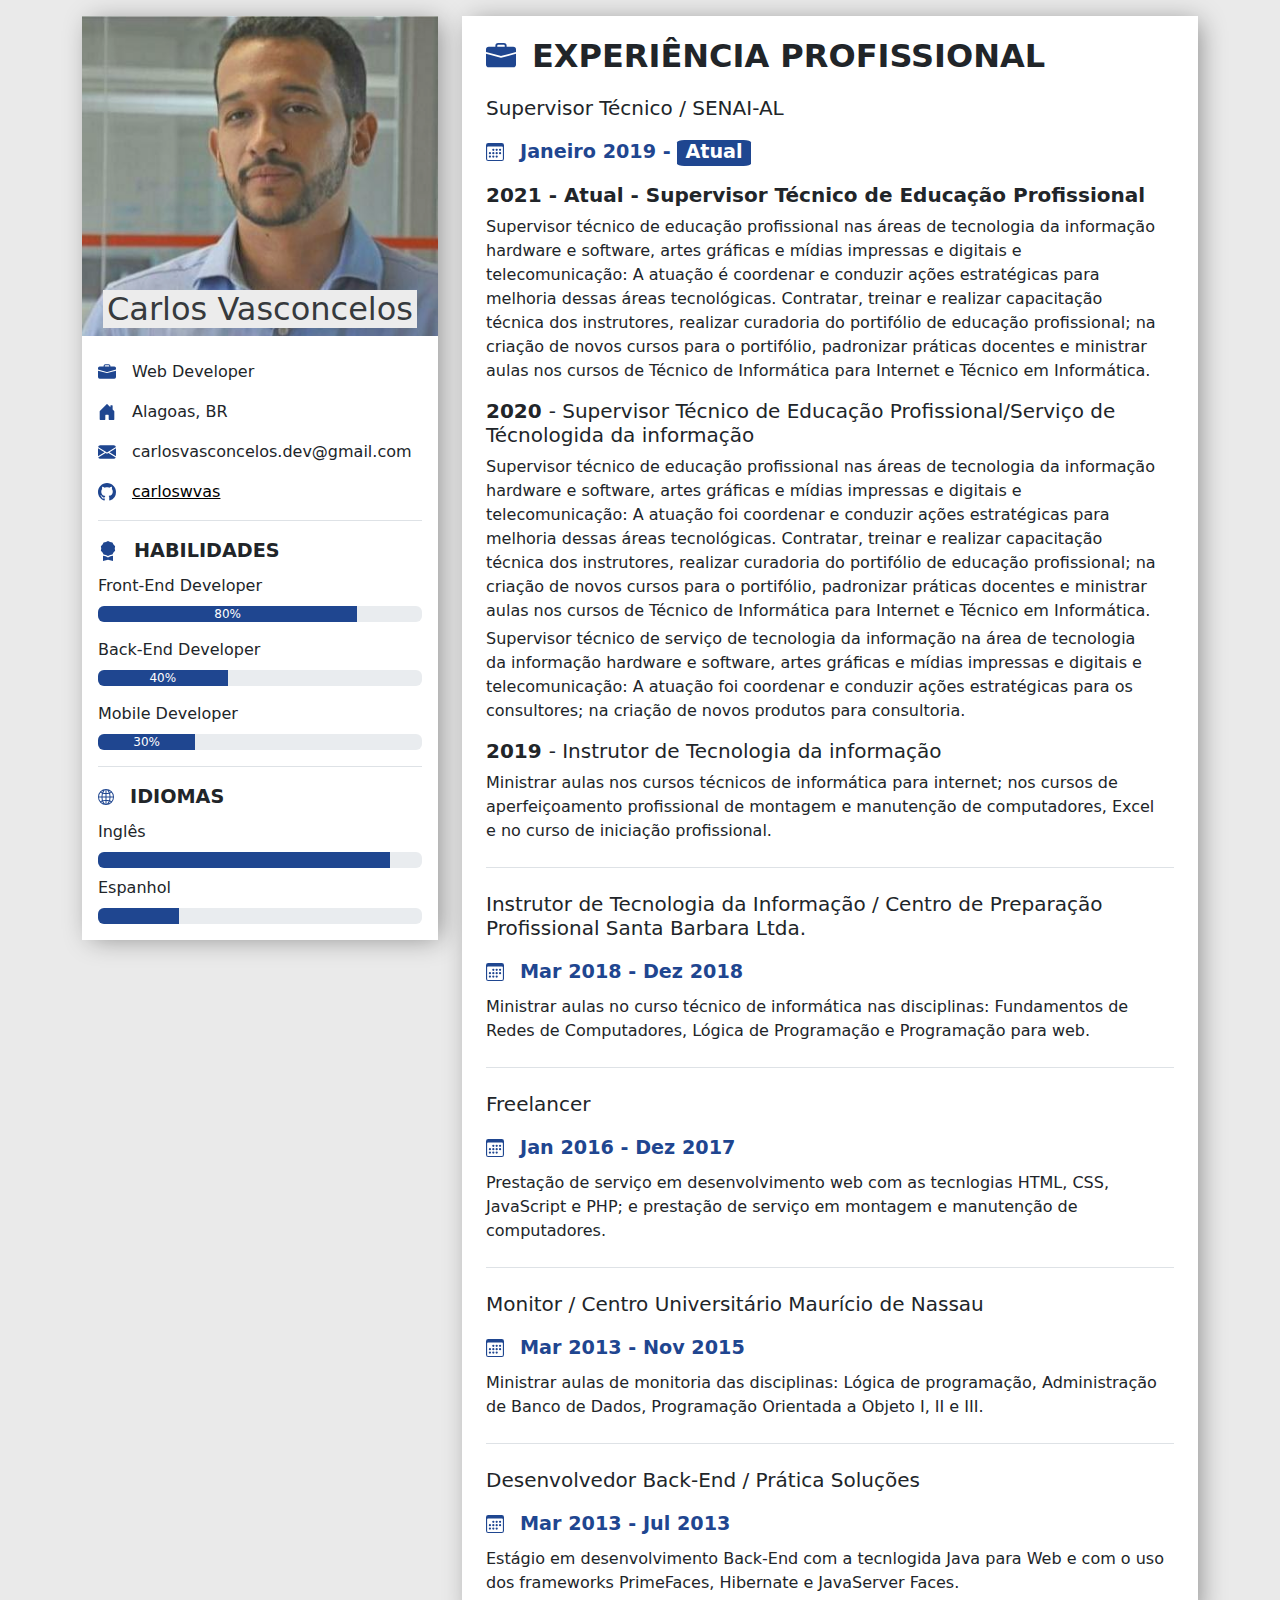
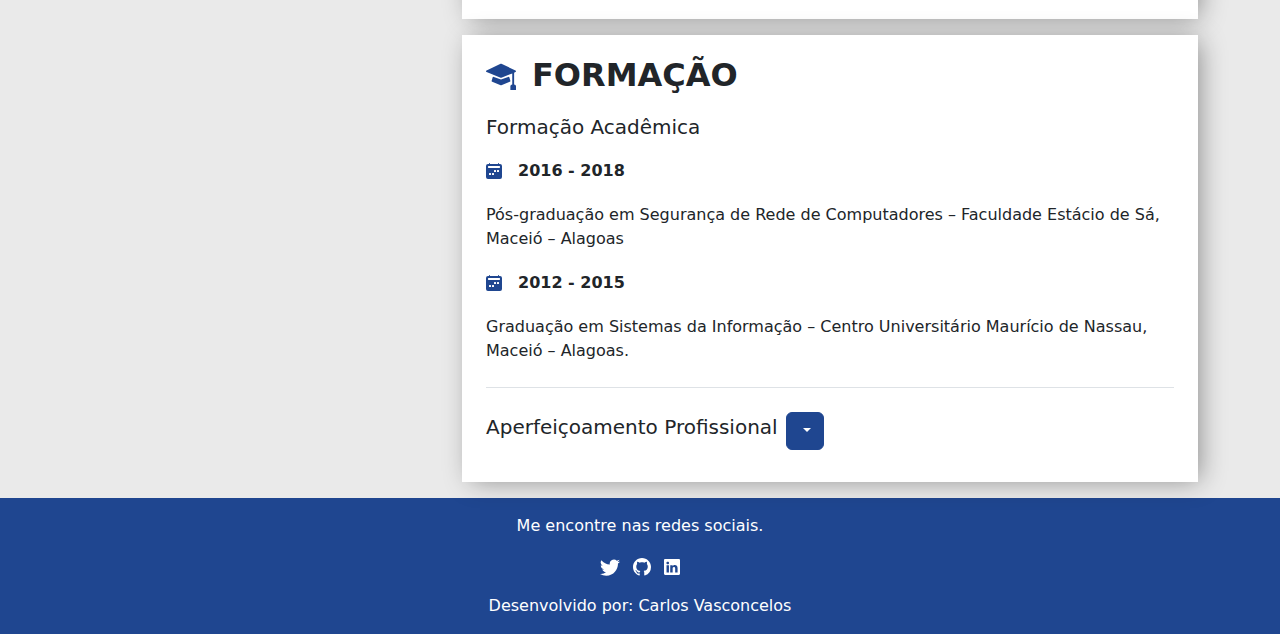
==== commit 5c45860f: "Correção 2013" ====
--- a/index.html
+++ b/index.html
@@ -209,7 +209,7 @@
             <!-- 2013 -->
             <article class="my-3 border-top pb-2 ">
               <div class="mt-4">
-                <h5> Desevolvedor Back-End / Prática Soluções </h5>
+                <h5> Desenvolvedor Back-End / Prática Soluções </h5>
                 <article class="data-current my-3">
                   <h6 class="py-1 fw-semibold d-flex align-items-center">
                     <svg xmlns="http://www.w3.org/2000/svg" width="18" height="18" fill="currentColor" class="bi bi-calendar3" viewBox="0 0 16 16">
@@ -272,6 +272,96 @@
                 </article>
                 
                 <div class="collapse" id="collapseAP">
+                  <!-- 2022 -->
+                  <article class="data-current my-2">
+                    <p class="py-1 fw-semibold d-flex align-items-center mb-0">
+                      <svg xmlns="http://www.w3.org/2000/svg" width="16" height="16" fill="currentColor" class="bi bi-calendar2-week-fill" viewBox="0 0 16 16">
+                        <path d="M3.5 0a.5.5 0 0 1 .5.5V1h8V.5a.5.5 0 0 1 1 0V1h1a2 2 0 0 1 2 2v11a2 2 0 0 1-2 2H2a2 2 0 0 1-2-2V3a2 2 0 0 1 2-2h1V.5a.5.5 0 0 1 .5-.5zm9.954 3H2.545c-.3 0-.545.224-.545.5v1c0 .276.244.5.545.5h10.91c.3 0 .545-.224.545-.5v-1c0-.276-.244-.5-.546-.5zM8.5 7a.5.5 0 0 0-.5.5v1a.5.5 0 0 0 .5.5h1a.5.5 0 0 0 .5-.5v-1a.5.5 0 0 0-.5-.5h-1zm3 0a.5.5 0 0 0-.5.5v1a.5.5 0 0 0 .5.5h1a.5.5 0 0 0 .5-.5v-1a.5.5 0 0 0-.5-.5h-1zM3 10.5v1a.5.5 0 0 0 .5.5h1a.5.5 0 0 0 .5-.5v-1a.5.5 0 0 0-.5-.5h-1a.5.5 0 0 0-.5.5zm3.5-.5a.5.5 0 0 0-.5.5v1a.5.5 0 0 0 .5.5h1a.5.5 0 0 0 .5-.5v-1a.5.5 0 0 0-.5-.5h-1z"/>
+                      </svg>
+                       <span class="ps-3">2022</span> 
+                    </p>
+                    <p class="mb-2">
+                      React Native: criando um app - Alura
+                    </p>
+                    <p class="mb-2">
+                      JavaScript: objetos - Alura
+                    </p>
+                    <p class="mb-2">
+                      JavaScript: Arrays - Alura
+                    </p>
+                    <p class="mb-2">
+                      JavaScript: tipos, variáveis e funções - Alura
+                    </p>
+                    <p class="mb-2">
+                      Modelagem de banco de dados: NoSQL - Alura
+                    </p>
+                    <p class="mb-2">
+                      Modelagem de banco de dados relacional: entendendo SQL - Alura
+                    </p>
+                    <p class="mb-2">
+                      Modelagem de banco de dados relacional: normalização - Alura
+                    </p>
+                    <p class="mb-2">
+                      Modelagem de banco de dados relacional: diagrama ER e Modelo Relacional - Alura
+                    </p>
+                    <p class="mb-2">
+                      Modelagem de banco de dados relacional: modelo e Álgebra Relacional - Alura
+                    </p>
+                    <p class="mb-2">
+                      Modelagem de banco de dados relacional: entidades, relacionamentos e atributos - Alura
+                    </p>
+                    <p class="mb-2">
+                      Bootstrap 4: criando uma landing page responsiva - Alura
+                    </p>
+                    <p class="mb-2">
+                      Linux I: conhecendo e utilizando o terminal - Alura
+                    </p>
+                  </article>
+                  <!-- 2021 -->
+                  <article class="data-current my-2">
+                    <p class="py-1 fw-semibold d-flex align-items-center mb-0">
+                      <svg xmlns="http://www.w3.org/2000/svg" width="16" height="16" fill="currentColor" class="bi bi-calendar2-week-fill" viewBox="0 0 16 16">
+                        <path d="M3.5 0a.5.5 0 0 1 .5.5V1h8V.5a.5.5 0 0 1 1 0V1h1a2 2 0 0 1 2 2v11a2 2 0 0 1-2 2H2a2 2 0 0 1-2-2V3a2 2 0 0 1 2-2h1V.5a.5.5 0 0 1 .5-.5zm9.954 3H2.545c-.3 0-.545.224-.545.5v1c0 .276.244.5.545.5h10.91c.3 0 .545-.224.545-.5v-1c0-.276-.244-.5-.546-.5zM8.5 7a.5.5 0 0 0-.5.5v1a.5.5 0 0 0 .5.5h1a.5.5 0 0 0 .5-.5v-1a.5.5 0 0 0-.5-.5h-1zm3 0a.5.5 0 0 0-.5.5v1a.5.5 0 0 0 .5.5h1a.5.5 0 0 0 .5-.5v-1a.5.5 0 0 0-.5-.5h-1zM3 10.5v1a.5.5 0 0 0 .5.5h1a.5.5 0 0 0 .5-.5v-1a.5.5 0 0 0-.5-.5h-1a.5.5 0 0 0-.5.5zm3.5-.5a.5.5 0 0 0-.5.5v1a.5.5 0 0 0 .5.5h1a.5.5 0 0 0 .5-.5v-1a.5.5 0 0 0-.5-.5h-1z"/>
+                      </svg>
+                       <span class="ps-3">2021</span> 
+                    </p>
+                    <p class="mb-2">
+                      Rest com NodeJS: API com Express e MySQL - Alura
+                    </p>
+                    <p class="mb-2">
+                      Flexbox: posicione elementos na tela - Alura
+                    </p>
+                    <p class="mb-2">
+                      HTML5 e CSS3 parte 4: avançando no CSS - Alura
+                    </p>
+                    <p class="mb-2">
+                      HTML5 e CSS3 parte 3: trabalhando com formulários e tabelas - Alura
+                    </p>
+                    <p class="mb-2">
+                      HTML5 e CSS3 parte 2: posicionamento, listas e navegação - Alura
+                    </p>
+                    <p class="mb-2">
+                      HTML5 e CSS3 parte 1: crie uma página da Web - Alura
+                    </p>
+                    <p class="mb-2">
+                      HTTP: Entendendo a web por baixo dos panos
+                    </p>
+                    <p class="mb-2">
+                      Kanban parte 1: fundamentos essenciais - Alura
+                    </p>
+                    <p class="mb-2">
+                      Kanban parte 2: métricas e práticas avançadas - Alura
+                    </p>
+                    <p class="mb-2">
+                      Excel: domine o editor de planilhas - Alura
+                    </p>
+                    <p class="mb-2">
+                      Funções com Excel: operações matemáticas e filtros - Alura
+                    </p>
+                    <p class="mb-2">
+                      Excel procv: lógica booleana e busca por valores - Alura
+                    </p>
+                  </article>
                   <!-- 2020 -->
                   <article class="data-current my-2">
                     <p class="py-1 fw-semibold d-flex align-items-center mb-0">
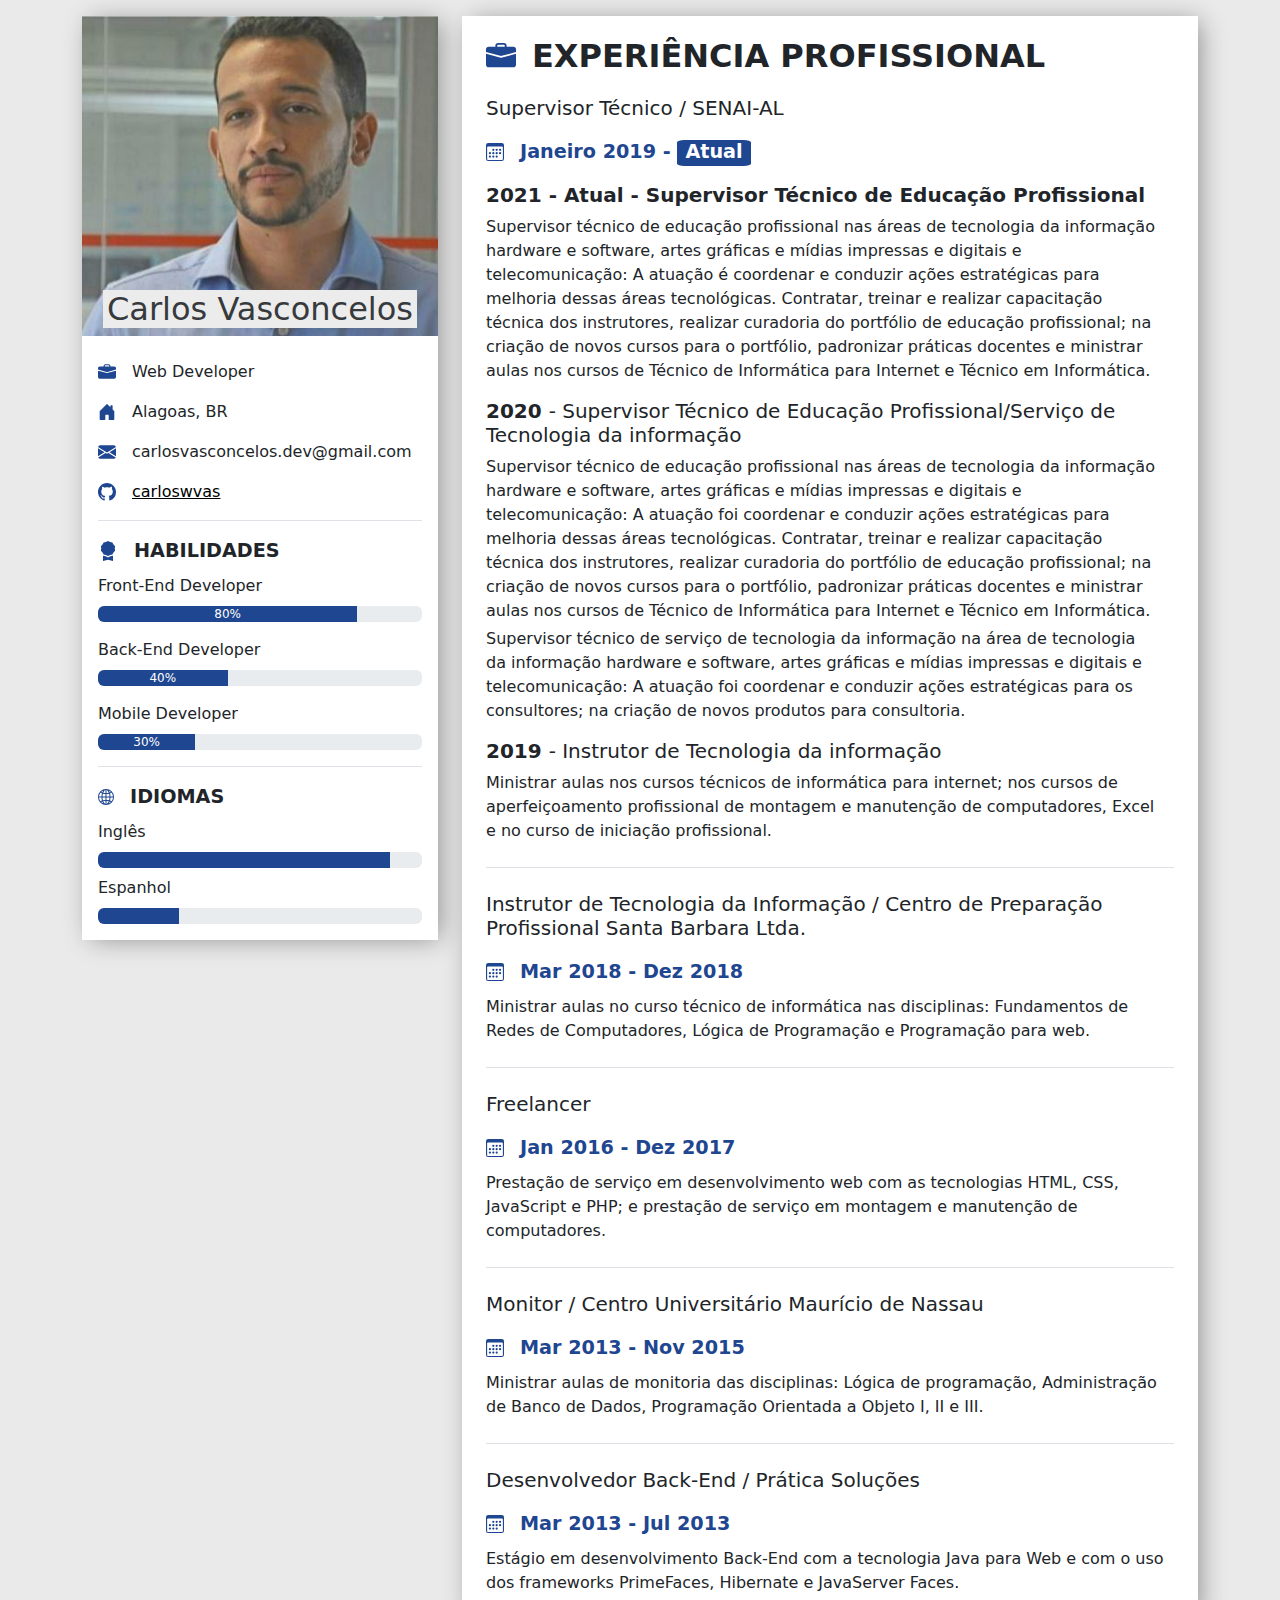
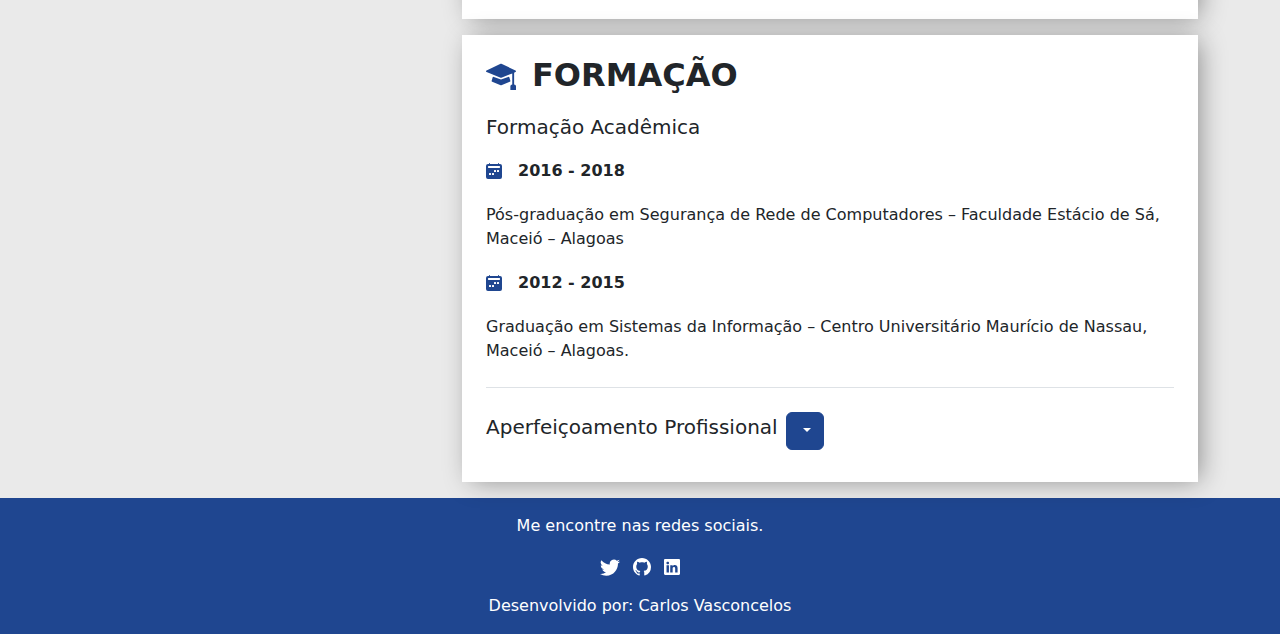
==== commit 18b7ef9e: "correções ortigráficas" ====
--- a/index.html
+++ b/index.html
@@ -129,13 +129,13 @@
               <article class="experience">
                 <h5 class="fw-semibold fs-5"><span class="fw-bold">2021 - Atual</span> - Supervisor Técnico de Educação Profissional</h5>
                 <p>
-                   Supervisor técnico de educação profissional nas áreas de tecnologia da informação hardware e software, artes gráficas e mídias impressas e digitais e telecomunicação: A atuação é coordenar e conduzir ações estratégicas para melhoria dessas áreas tecnológicas. Contratar, treinar e realizar capacitação técnica dos instrutores, realizar curadoria do portifólio de educação profissional; na criação de novos cursos para o portifólio, padronizar práticas docentes e ministrar aulas nos cursos de Técnico de Informática para Internet e Técnico em Informática.
+                   Supervisor técnico de educação profissional nas áreas de tecnologia da informação hardware e software, artes gráficas e mídias impressas e digitais e telecomunicação: A atuação é coordenar e conduzir ações estratégicas para melhoria dessas áreas tecnológicas. Contratar, treinar e realizar capacitação técnica dos instrutores, realizar curadoria do portfólio de educação profissional; na criação de novos cursos para o portfólio, padronizar práticas docentes e ministrar aulas nos cursos de Técnico de Informática para Internet e Técnico em Informática.
                 </p>
               </article>
               <article class="experience">
-                <h5><span class="fw-bold">2020 </span>- Supervisor Técnico de Educação Profissional/Serviço de Técnologida da informação</h5>
+                <h5><span class="fw-bold">2020 </span>- Supervisor Técnico de Educação Profissional/Serviço de Tecnologia da informação</h5>
                 <p class="mb-1">
-                  Supervisor técnico de educação profissional nas áreas de tecnologia da informação hardware e software, artes gráficas e mídias impressas e digitais e telecomunicação: A atuação foi coordenar e conduzir ações estratégicas para melhoria dessas áreas tecnológicas. Contratar, treinar e realizar capacitação técnica dos instrutores, realizar curadoria do portifólio de educação profissional; na criação de novos cursos para o portifólio, padronizar práticas docentes e ministrar aulas nos cursos de Técnico de Informática para Internet e Técnico em Informática.
+                  Supervisor técnico de educação profissional nas áreas de tecnologia da informação hardware e software, artes gráficas e mídias impressas e digitais e telecomunicação: A atuação foi coordenar e conduzir ações estratégicas para melhoria dessas áreas tecnológicas. Contratar, treinar e realizar capacitação técnica dos instrutores, realizar curadoria do portfólio de educação profissional; na criação de novos cursos para o portfólio, padronizar práticas docentes e ministrar aulas nos cursos de Técnico de Informática para Internet e Técnico em Informática.
                 </p>
                 <p>
                   Supervisor técnico de serviço de tecnologia da informação na área de tecnologia da informação hardware e software, artes gráficas e mídias impressas e digitais e telecomunicação:  A atuação foi coordenar e conduzir ações estratégicas para os consultores; na criação de novos produtos para consultoria. 
@@ -180,7 +180,7 @@
                     <span class="ps-3 year">Jan 2016 - Dez 2017</span> 
                   </h6>
                   <p>
-                    Prestação de serviço em desenvolvimento web com as tecnlogias HTML, CSS, JavaScript e PHP; e prestação de serviço em montagem e manutenção de computadores. 
+                    Prestação de serviço em desenvolvimento web com as tecnologias HTML, CSS, JavaScript e PHP; e prestação de serviço em montagem e manutenção de computadores. 
                   </p>
                 </article>
               </div>
@@ -219,7 +219,7 @@
                     <span class="ps-3 year">Mar 2013 - Jul 2013</span> 
                   </h6>
                   <p>
-                    Estágio em desenvolvimento Back-End com a tecnlogida Java para Web e com o uso dos frameworks PrimeFaces, Hibernate e JavaServer Faces.
+                    Estágio em desenvolvimento Back-End com a tecnologia Java para Web e com o uso dos frameworks PrimeFaces, Hibernate e JavaServer Faces.
                   </p>
                 </article>
               </div>
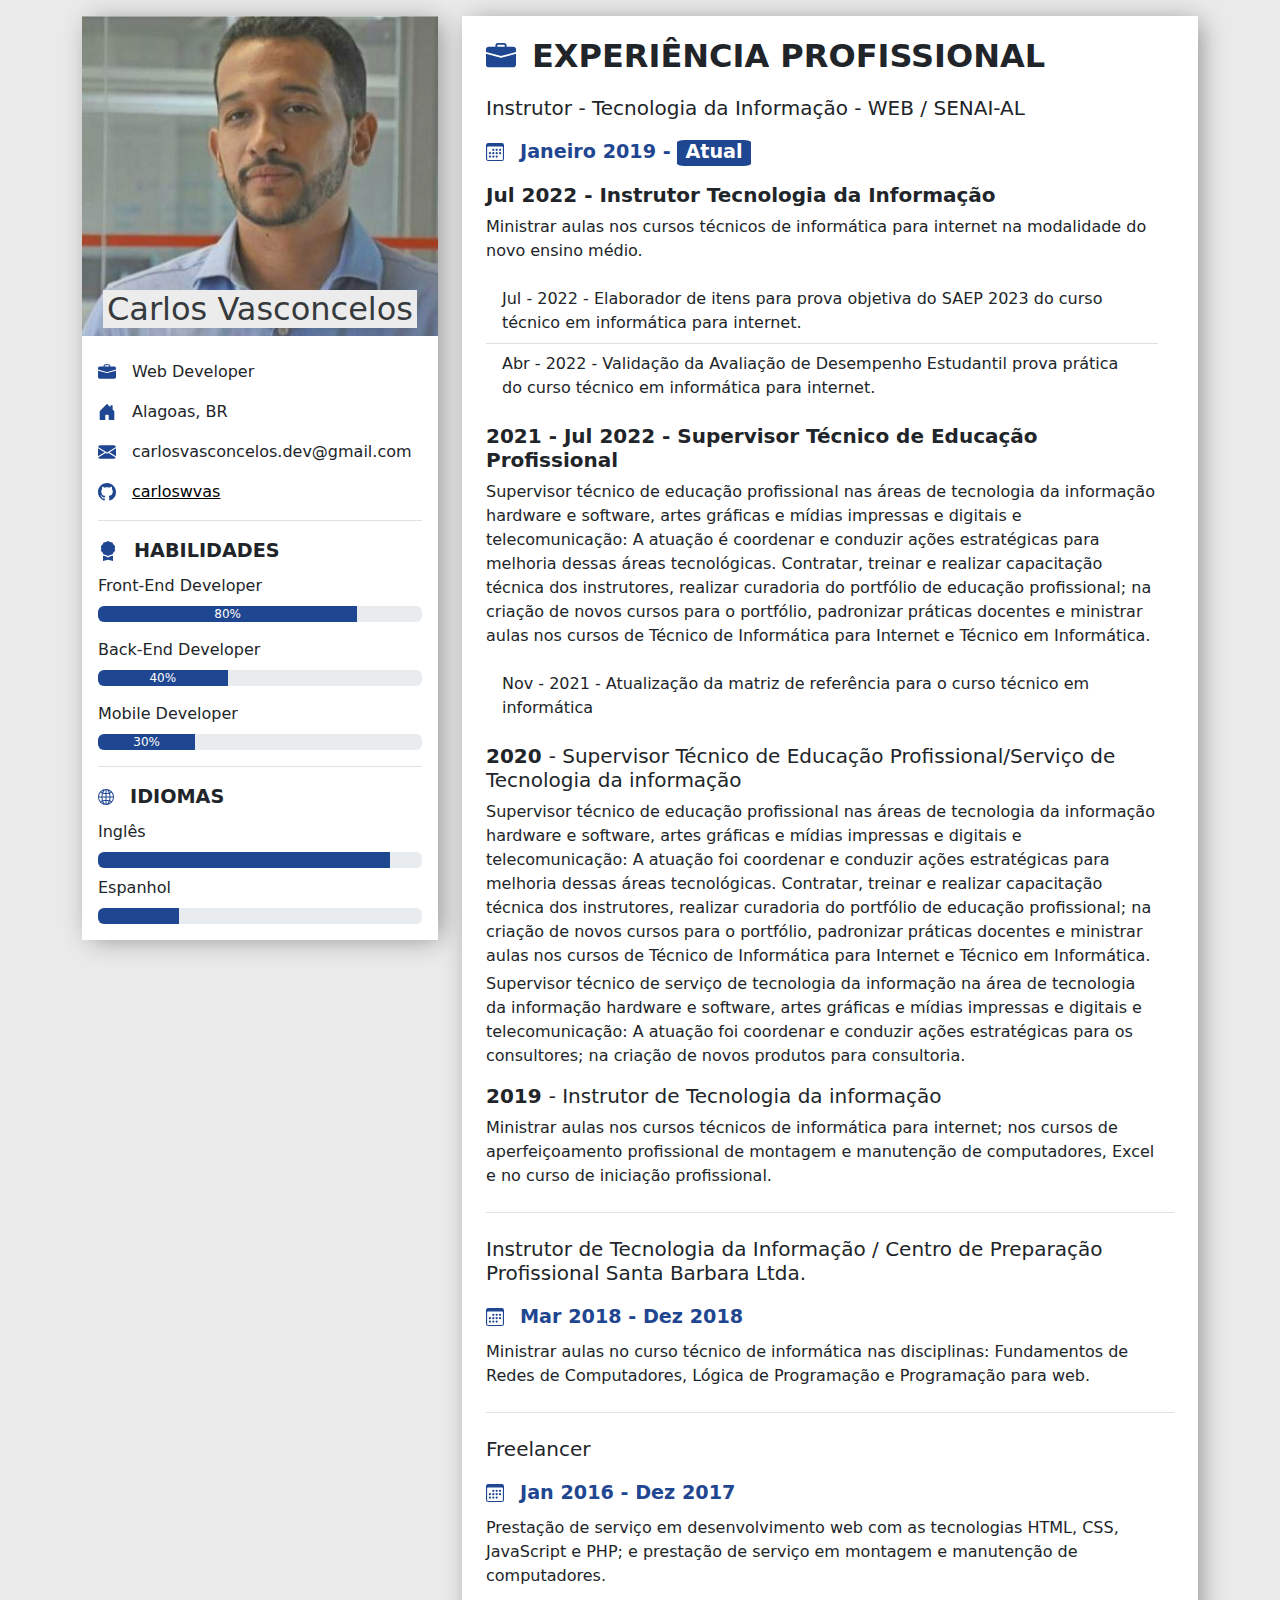
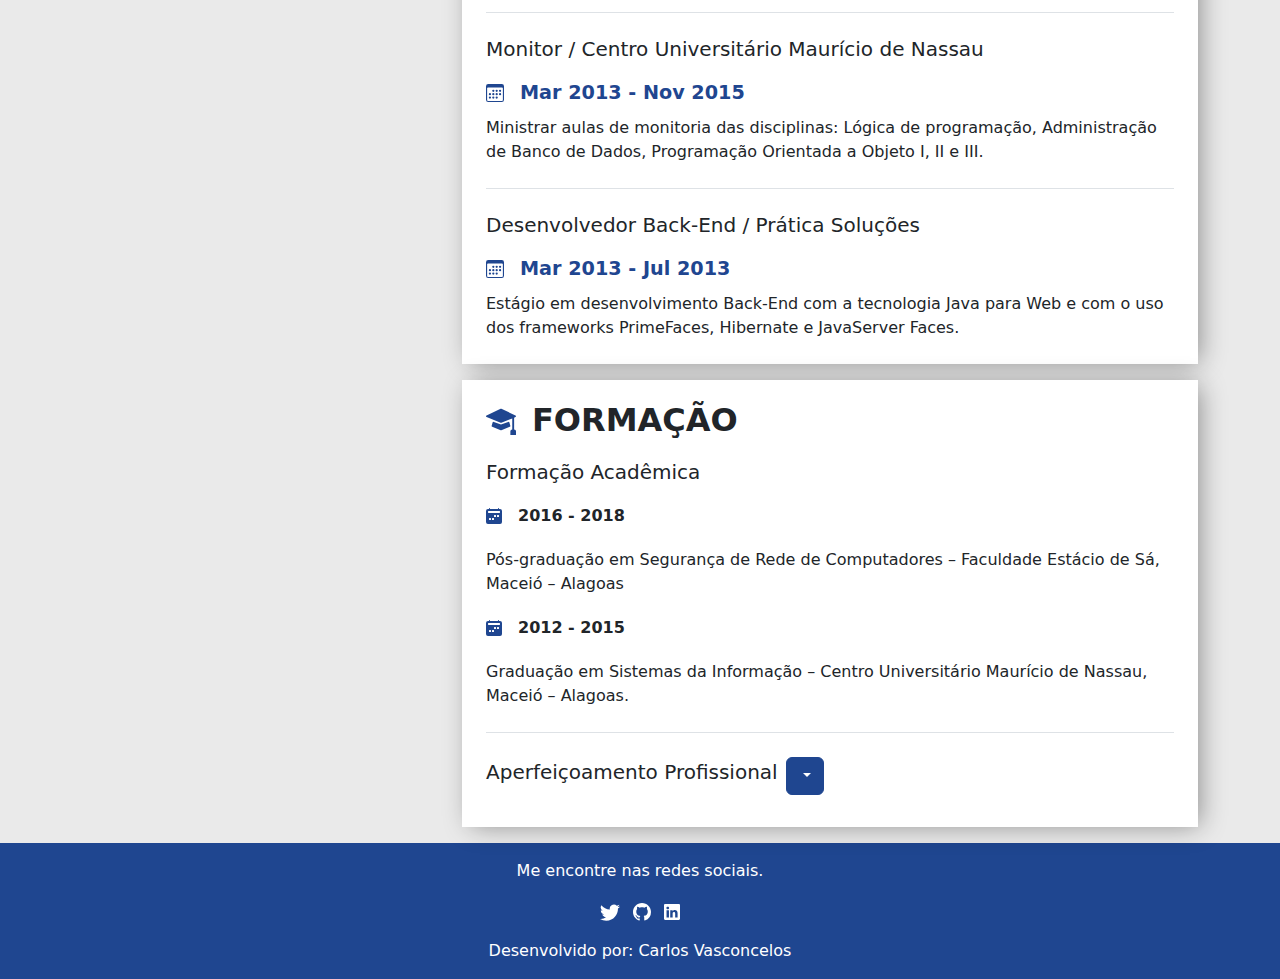
==== commit 86c70a2c: "Atualização luho 2022" ====
--- a/index.html
+++ b/index.html
@@ -113,7 +113,7 @@
 
           <div class="">
             <div>
-              <h5> Supervisor Técnico / SENAI-AL</h5>
+              <h5> Instrutor - Tecnologia da Informação - WEB / SENAI-AL</h5>
               <article class="data-current my-3">
                 <h6 class="py-1 fw-semibold d-flex align-items-center">
                   <svg xmlns="http://www.w3.org/2000/svg" width="18" height="18" fill="currentColor" class="bi bi-calendar3" viewBox="0 0 16 16">
@@ -127,9 +127,23 @@
 
             <div class="pe-3"> 
               <article class="experience">
-                <h5 class="fw-semibold fs-5"><span class="fw-bold">2021 - Atual</span> - Supervisor Técnico de Educação Profissional</h5>
+                <h5 class="fw-semibold fs-5"><span class="fw-bold"> Jul 2022</span> - Instrutor Tecnologia da Informação</h5>
+                <p>
+                  Ministrar aulas nos cursos técnicos de informática para internet na modalidade do novo ensino médio.
+                  <ul class="list-group list-group-flush">
+                    <li class="list-group-item">Jul - 2022 - Elaborador de itens para prova objetiva do SAEP 2023 do curso técnico em informática para internet. </li>
+                    <li class="list-group-item">Abr - 2022 - Validação da Avaliação de Desempenho Estudantil prova prática do curso técnico em informática para internet. </li>
+                  </ul>
+                </p>
+              </article>
+
+              <article class="experience">
+                <h5 class="fw-semibold fs-5"><span class="fw-bold">2021 - Jul 2022</span> - Supervisor Técnico de Educação Profissional</h5>
                 <p>
                    Supervisor técnico de educação profissional nas áreas de tecnologia da informação hardware e software, artes gráficas e mídias impressas e digitais e telecomunicação: A atuação é coordenar e conduzir ações estratégicas para melhoria dessas áreas tecnológicas. Contratar, treinar e realizar capacitação técnica dos instrutores, realizar curadoria do portfólio de educação profissional; na criação de novos cursos para o portfólio, padronizar práticas docentes e ministrar aulas nos cursos de Técnico de Informática para Internet e Técnico em Informática.
+                   <ul class="list-group list-group-flush">
+                    <li class="list-group-item">Nov - 2021 - Atualização da matriz de referência para o curso técnico em informática </li>
+                  </ul>
                 </p>
               </article>
               <article class="experience">
